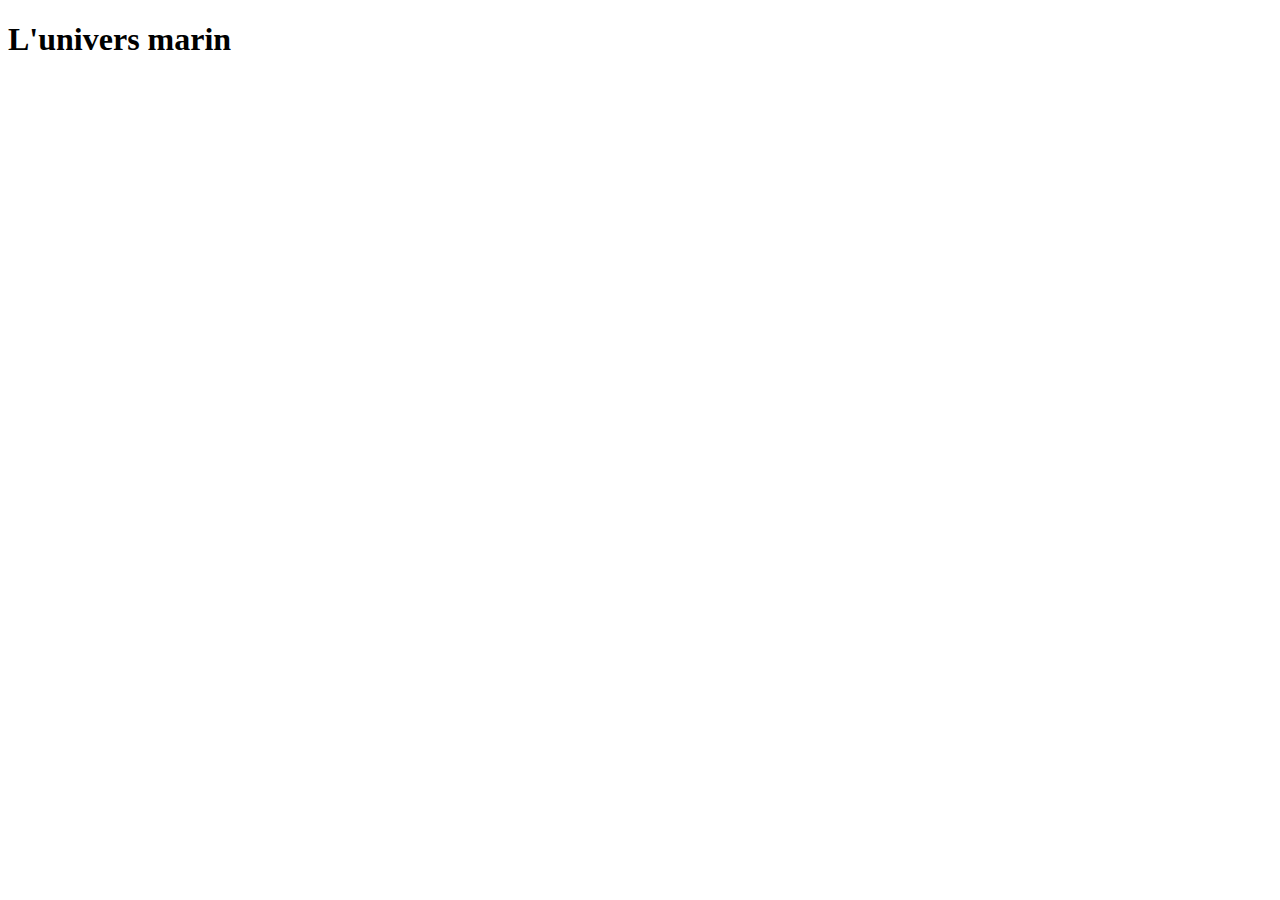
==== index.html @ 46d170b6 "first commit" ====
<!DOCTYPE html>
<html lang="fr">
<head>
    <meta charset="UTF-8">
    <meta name="viewport" content="width=device-width, initial-scale=1.0">
    <link href="assets/css/styles.css" src="stylesheet">
    <script src="assets/js/index.js" defer></script>
    <title>Document</title>
</head>
<body>
    <h1>L'univers marin</h1>
</body>
</html>
---- assets/css/styles.css ----
@import url("reset.css");


h1 {
    border: 12px;
}
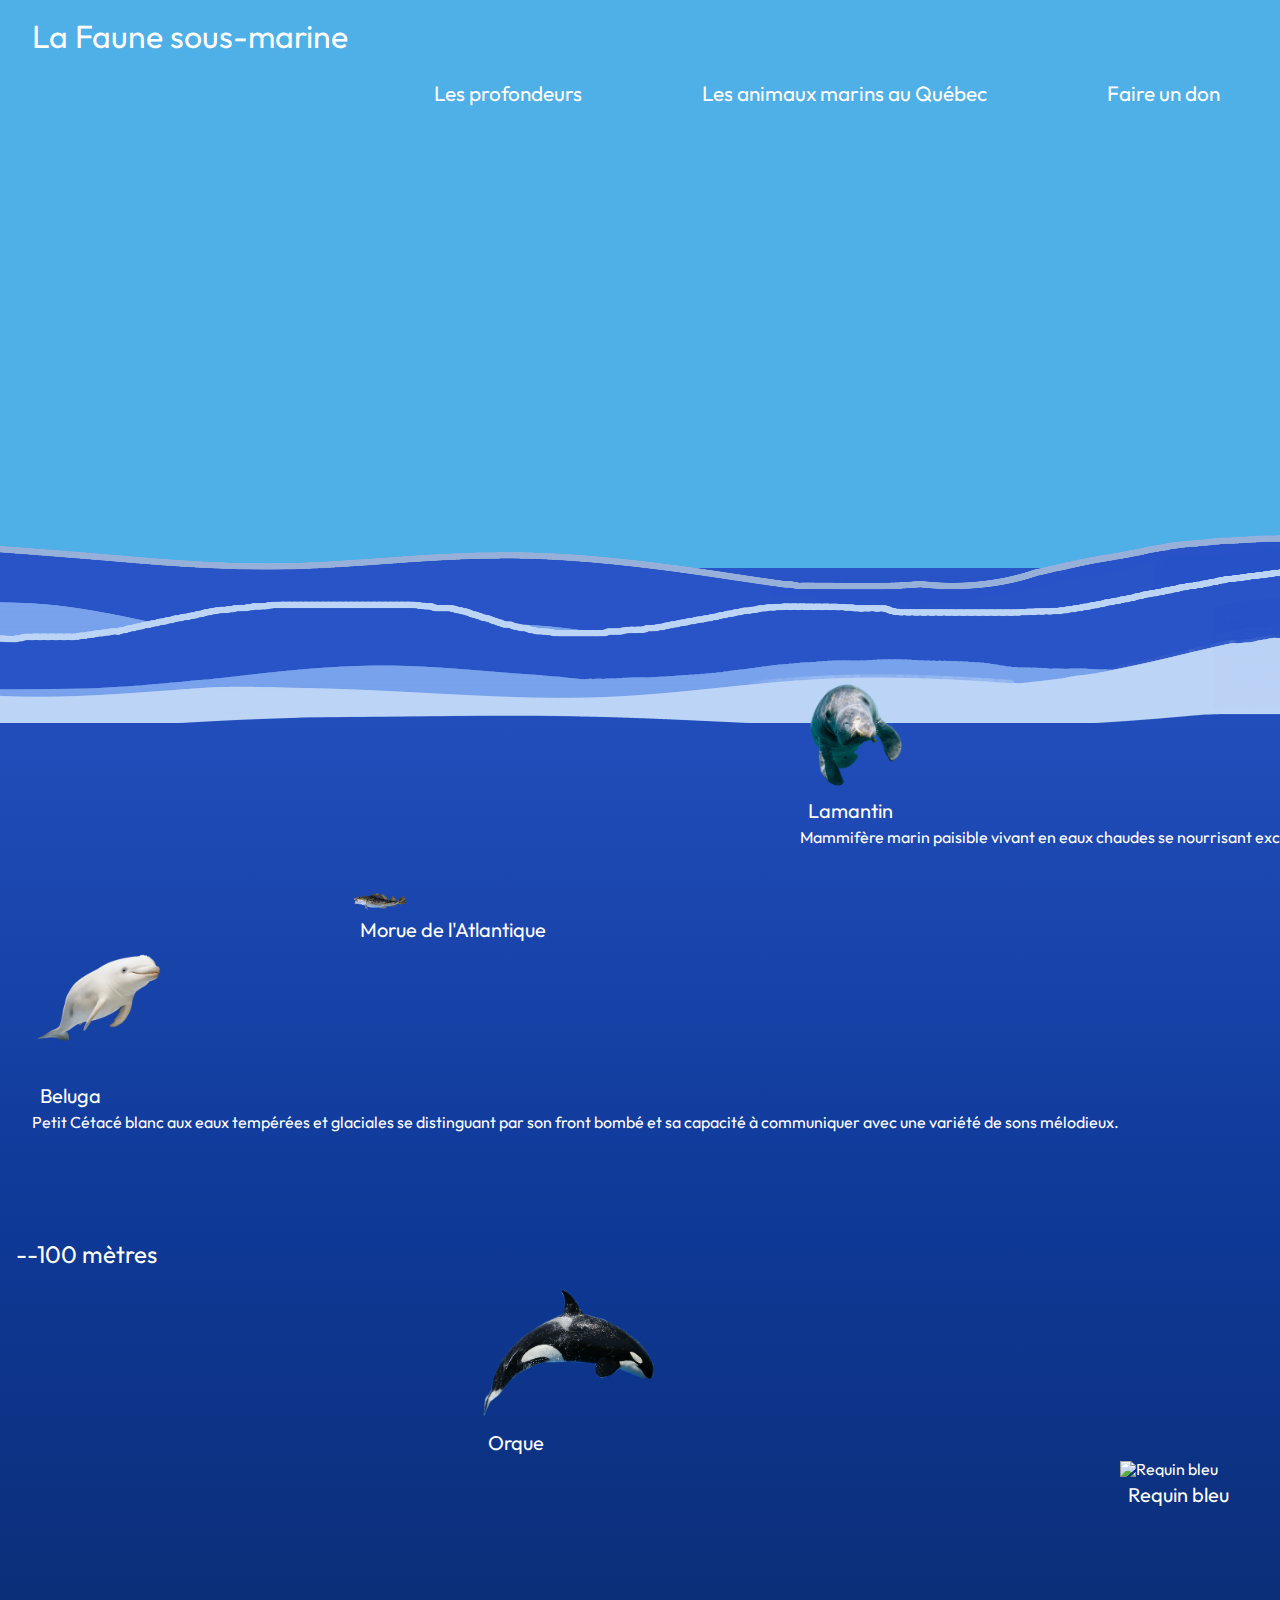
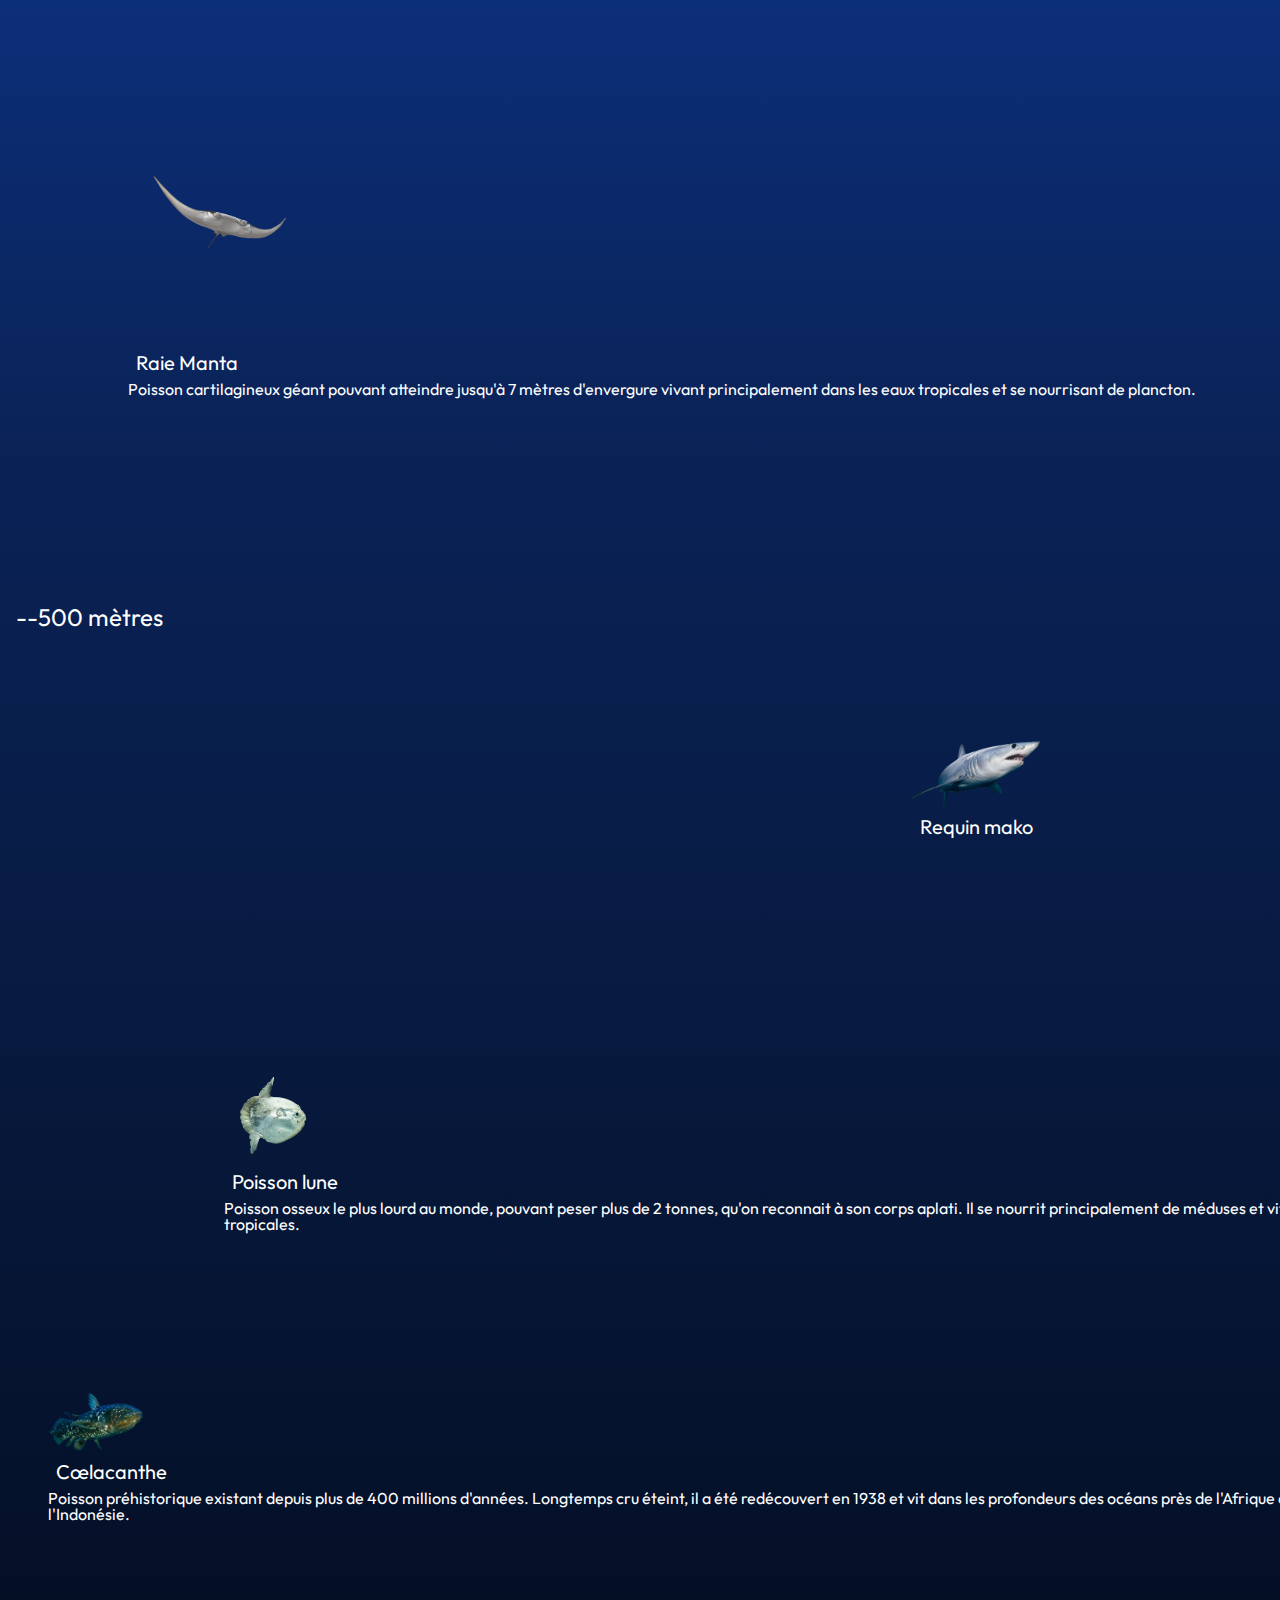
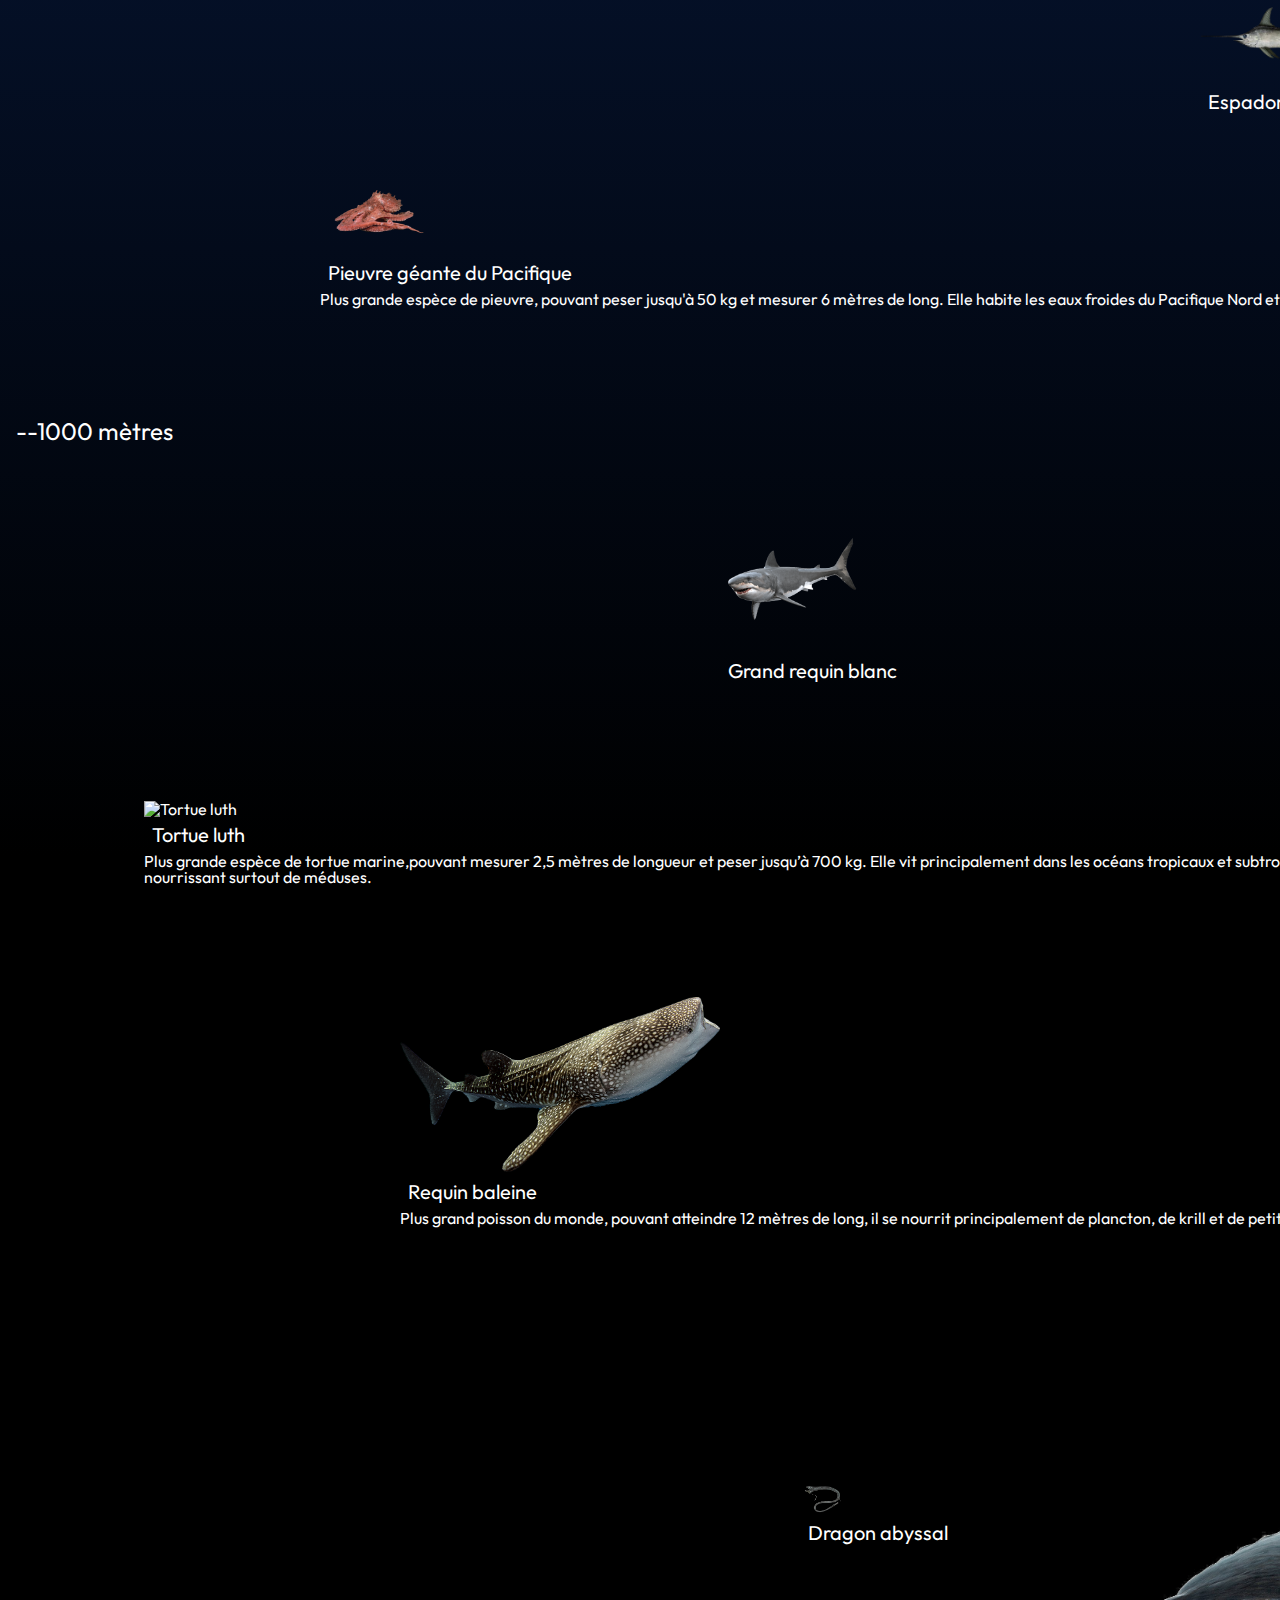
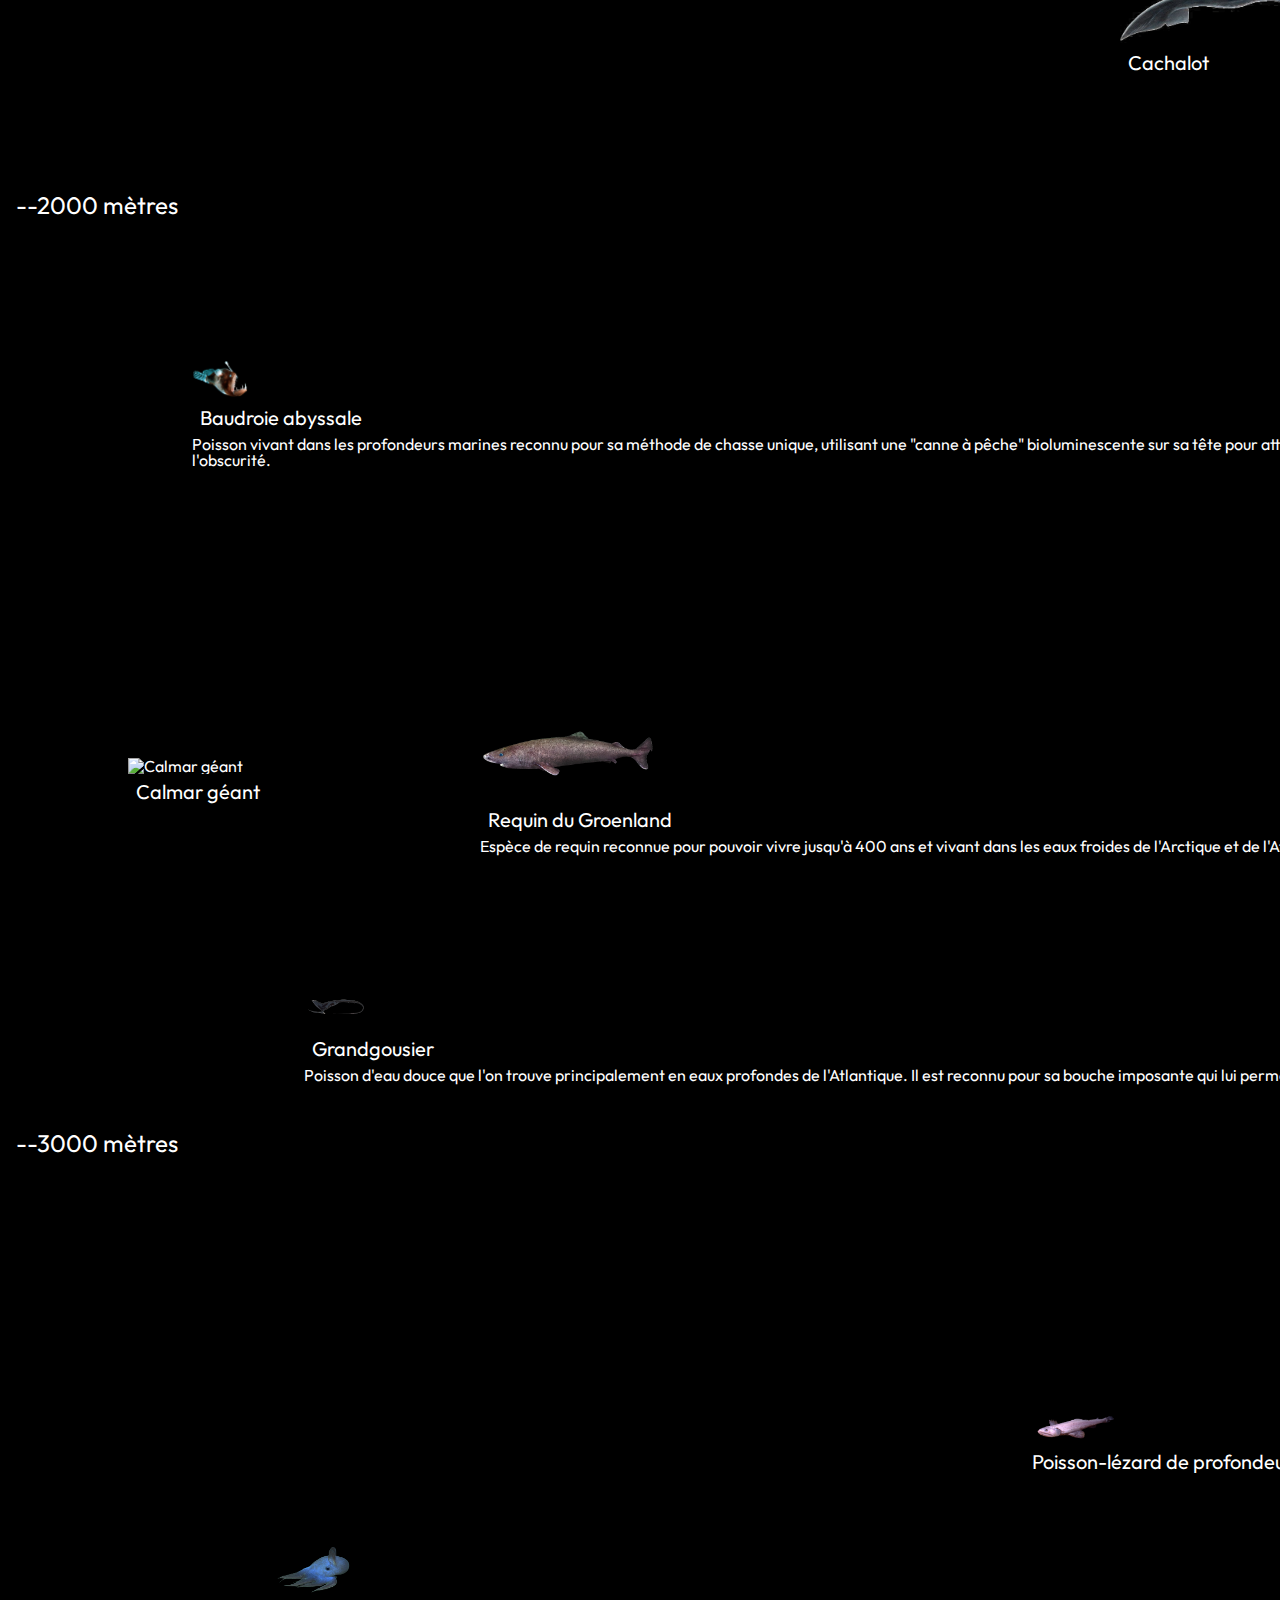
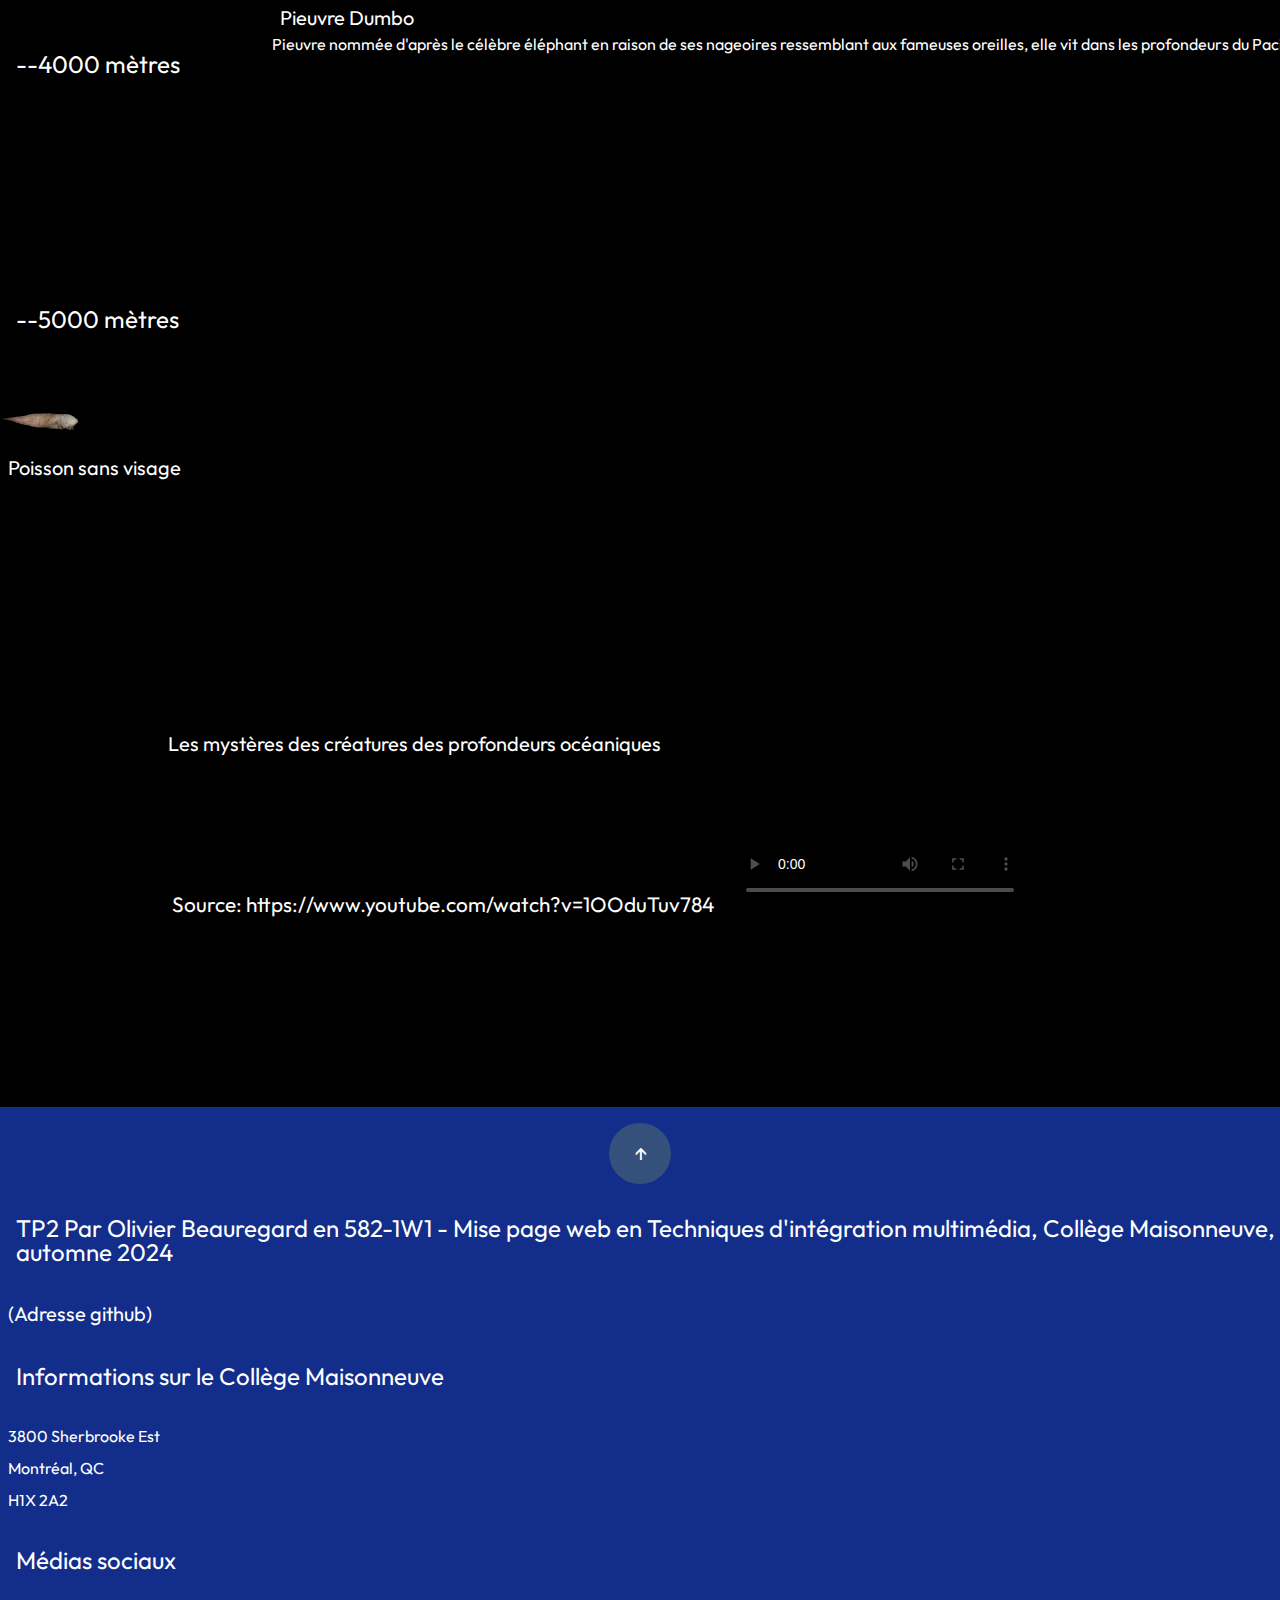
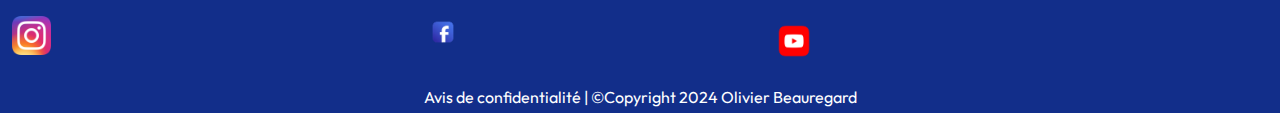
==== commit d6032561: "FIn projet" ====
--- a/index.html
+++ b/index.html
@@ -1,13 +1,342 @@
 <!DOCTYPE html>
 <html lang="fr">
-<head>
-    <meta charset="UTF-8">
-    <meta name="viewport" content="width=device-width, initial-scale=1.0">
-    <link href="assets/css/styles.css" src="stylesheet">
-    <script src="assets/js/index.js" defer></script>
-    <title>Document</title>
-</head>
-<body>
-    <h1>L'univers marin</h1>
-</body>
-</html>+  <head>
+    <meta charset="UTF-8" />
+    <meta name="viewport" content="width=device-width, initial-scale=1.0" />
+    <link href="assets/css/styles.css" rel="stylesheet" />
+    <link rel="icon" type="image/x-icon" href="assets/images/Vagues/logo.png" />
+    <title>La Faune sous-marine</title>
+  </head>
+  <body>
+    <header>
+      <nav>
+        <h1>La Faune sous-marine</h1>
+        <ul>
+          <li>
+            <a>Les profondeurs</a>
+            <ul class="sous-menu">
+              <li><a href="#100m">100 mètres</a></li>
+              <li><a href="#500m">500 mètres</a></li>
+              <li><a href="#1000m">1000 mètres</a></li>
+              <li><a href="#2000m">2000 mètres</a></li>
+              <li><a href="#3000m">3000 mètres</a></li>
+              <li><a href="#4000m">4000 mètres</a></li>
+              <li><a href="#5000m">5000 mètres</a></li>
+            </ul>
+          </li>
+
+          <li>
+            <a href="tableau.html" target="_blank"
+              >Les animaux marins au Québec</a
+            >
+          </li>
+          <li>
+            <a href="formulaire.html" target="_blank">Faire un don</a>
+          </li>
+        </ul>
+      </nav>
+    </header>
+    <div class="ciel"></div>
+    <main>
+      <img
+        src="assets/images/Vagues/vague.png"
+        class="vagues vague1"
+        alt="vague1"
+      />
+      <img
+        src="assets/images/Vagues/vague2.png"
+        class="vagues vague2"
+        alt="vague2"
+      />
+
+      <article class="animal Lamantin">
+        <img
+          src="assets/images/Animaux/Lamantin.png"
+          alt="Lamantin"
+        />
+        <h3>Lamantin</h3>
+        <p>
+          Mammifère marin paisible vivant en eaux chaudes se nourrisant
+          exclusivement de plantes aquatiques.
+        </p>
+      </article>
+      <div class="animal Morue">
+        <img
+          src="assets/images/Animaux/morue_atlantique.png"
+        />
+        <h3>Morue de l'Atlantique</h3>
+      </div>
+      <article class="animal Beluga">
+        <img
+          src="assets/images/Animaux/beluga.png"
+          alt="Beluga"
+        />
+        <h3>Beluga</h3>
+        <p>
+          Petit Cétacé blanc aux eaux tempérées et glaciales se distinguant par
+          son front bombé et sa capacité à communiquer avec une variété de sons
+          mélodieux.
+        </p>
+      </article>
+      <h2 id="100m">--100 mètres</h2>
+      <div class="animal Orque">
+        <img src="assets/images/Animaux/Orque.png" alt="Orque" />
+        <h3>Orque</h3>
+      </div>
+
+      <div class="animal Requin_bleu">
+        <img
+          src="assets/images/Animaux/Requin_bleu.png"
+          alt="Requin bleu"
+        />
+        <h3>Requin bleu</h3>
+      </div>
+
+      <article class="animal Raie_Manta">
+        <img
+          src="assets/images/Animaux/raie_manta.webp"
+          alt="Raie Manta"
+        />
+        <h3>Raie Manta</h3>
+        <p>
+          Poisson cartilagineux géant pouvant atteindre jusqu'à 7 mètres
+          d'envergure vivant principalement dans les eaux tropicales et se
+          nourrisant de plancton.
+        </p>
+      </article>
+      <h2 id="500m">--500 mètres</h2>
+
+      <div class="animal Requin_mako">
+        <img
+          src="assets/images/Animaux/Requin_mako.png"
+          alt="Requin mako"
+        />
+        <h3>Requin mako</h3>
+      </div>
+
+      <article class="animal Poisson_lune">
+        <img
+          src="assets/images/Animaux/poisson_lune.png"
+          alt="Poisson lune"
+        />
+        <h3>Poisson lune</h3>
+        <p>
+          Poisson osseux le plus lourd au monde, pouvant peser plus de 2 tonnes,
+          qu'on reconnait à son corps aplati. Il se nourrit principalement de
+          méduses et vit dans les eaux tempérées et tropicales.
+        </p>
+      </article>
+
+      <article class="animal Cœlacanthe">
+        <img
+          src="assets/images/Animaux/Coelacanthe.png"
+        />
+        <h3>Cœlacanthe</h3>
+        <p>
+          Poisson préhistorique existant depuis plus de 400 millions d'années.
+          Longtemps cru éteint, il a été redécouvert en 1938 et vit dans les
+          profondeurs des océans près de l'Afrique et de l'Indonésie.
+        </p>
+      </article>
+
+      <div class="animal Espadon">
+        <img
+          src="assets/images/Animaux/Espadon.png"
+          alt="Espadon"
+        />
+        <h3>Espadon</h3>
+      </div>
+      <article class="animal Pieuvre_géante">
+        <img
+          src="assets/images/Animaux/Pieuvre_géante_pacifique.png"
+          alt="Pieuvre géante du Pacifique"
+        />
+        <h3>Pieuvre géante du Pacifique</h3>
+        <p>
+          Plus grande espèce de pieuvre, pouvant peser jusqu'à 50 kg et mesurer 6 mètres de long. Elle habite les eaux froides du
+          Pacifique Nord et se nourrit principalement de crustacés.
+        </p>
+      </article>
+
+      <h2 id="1000m">--1000 mètres</h2>
+
+      <div class="animal Requin_blanc">
+        <img
+          src="assets/images/Animaux/requin_blanc.png" alt="Grand requin blanc"
+        />
+        <h3>Grand requin blanc</h3>
+      </div>
+
+      <article class="animal Tortue_luth">
+        <img
+          src="assets/images/Animaux/Tortue_luth.png"
+          alt="Tortue luth"
+        />
+        <h3>Tortue luth</h3>
+        <p>
+          Plus grande espèce de tortue marine,pouvant mesurer 2,5 mètres de
+          longueur et peser jusqu’à 700 kg. Elle vit principalement dans les
+          océans tropicaux et subtropicaux, se nourrissant surtout  de
+          méduses.
+        </p>
+      </article>
+
+      <article class="animal Requin_baleine">
+        <img
+          src="assets/images/Animaux/requin_baleine.png"
+          alt="Requin baleine"
+
+        />
+        <h3>Requin baleine</h3>
+        <p>
+          Plus grand poisson du monde, pouvant atteindre 12 mètres de long, il
+          se nourrit principalement de plancton, de krill et de petits poissons
+          en filtrant l'eau.
+        </p>
+      </article>
+
+      <div class="animal Dragon_abyssal">
+        <img
+          src="assets/images/Animaux/Dragon_abyssal.png"
+          alt="Dragon abyssal"
+        />
+        <h3>Dragon abyssal</h3>
+      </div>
+
+      <div class="animal Cachalot">
+        <img
+          src="assets/images/Animaux/Cachalot.png"
+          alt="Cachalot"
+        />
+        <h3>Cachalot</h3>
+      </div>
+
+      <h2 id="2000m">--2000 mètres</h2>
+
+      <article class="animal Baudroie_abyssale">
+        <img
+          src="assets/images/Animaux/Baudroie_abyssale.png"
+          alt="Baudroie abyssale"
+        />
+        <h3>Baudroie abyssale</h3>
+        <p>
+          Poisson vivant dans les profondeurs marines reconnu pour sa méthode de
+          chasse unique, utilisant une "canne à pêche" bioluminescente sur sa
+          tête pour attirer ses proies dans l'obscurité.
+        </p>
+      </article>
+
+      <article class="animal Requin_Groenland">
+        <img
+          src="assets/images/Animaux/requin_du_Groenland.png"
+          alt="Requin du Groenland"
+        />
+        <h3>Requin du Groenland</h3>
+        <p>
+          Espèce de requin reconnue pour pouvoir vivre jusqu'à 400 ans et vivant
+          dans les eaux froides de l'Arctique et de l'Atlantique Nord.
+        </p>
+      </article>
+
+      <div class="animal Calmar_géant">
+        <img
+          src="assets/images/Animaux/Calmar_géant.png"
+          alt="Calmar géant"
+        />
+        <h3>Calmar géant</h3>
+      </div>
+
+      <article class="animal Grandgousier">
+        <img
+          src="assets/images/Animaux/Grandgousier.png"
+          alt="Grandgousier"
+        />
+        <h3>Grandgousier</h3>
+        <p>
+          Poisson d'eau douce que l'on trouve principalement en eaux profondes
+          de l'Atlantique. Il est reconnu pour sa bouche imposante qui lui
+          permet de capturer des proies assez grandes.
+        </p>
+      </article>
+
+      <h2 id="3000m">--3000 mètres</h2>
+
+      <div class="animal Poisson-lézard">
+        <img
+          src="assets/images/Animaux/Poisson-lézard.png"
+          alt="Poisson-lézard de profondeur"
+        />
+        <h3>Poisson-lézard de profondeur</h3>
+      </div>
+
+      <article class="animal Pieuvre_Dumbo">
+        <img
+          src="assets/images/Animaux/Pieuvre_Dumbo.png"
+          alt="Pieuvre Dumbo"
+        />
+        <h3>Pieuvre Dumbo</h3>
+        <p>
+          Pieuvre nommée d'après le célèbre éléphant en raison de ses nageoires
+          ressemblant aux fameuses oreilles, elle vit dans les profondeurs du
+          Pacifique.
+        </p>
+      </article>
+      <h2 id="4000m">--4000 mètres</h2>
+      <div class="animal Poisson-ogre">
+        <img
+          src="assets/images/Animaux/Poisson-ogre.png"
+          alt="Poisson-ogre"
+        />
+        <h3>Poisson-ogre</h3>
+      </div>
+      <h2 id="5000m">--5000 mètres</h2>
+      <div class="animal Poisson_visage">
+        <img
+          src="assets/images/Animaux/Poisson_sans_visage.png"
+          alt="Poisson sans visage"
+        />
+        <h3>Poisson sans visage</h3>
+        <p></p>
+      </div>
+      <div class="docu">
+        <h3>Les mystères des créatures des profondeurs océaniques</h3>
+        <a href="https://www.youtube.com/watch?v=1OOduTuv784">
+          Source: https://www.youtube.com/watch?v=1OOduTuv784
+        </a>
+        <video
+          src="assets/video/youtube_1OOduTuv784_1920x1080_h264.mp4"
+          controls
+          poster="assets/images/Miniature.jpg"
+        ></video>
+      </div>
+    </main>
+
+    <footer>
+      <a href="#" class="button">&uarr;</a>
+      <section class="footer-infos">
+        <h2>TP2 Par Olivier Beauregard en 582-1W1 - Mise page web en Techniques d'intégration multimédia, Collège Maisonneuve, automne 2024</h2>
+        <h3>(Adresse github)</h3>
+        
+        <h2>Informations sur le Collège Maisonneuve</h2>
+        <ul class="adresse">
+          <li>3800 Sherbrooke Est</li>
+          <li>Montréal, QC</li>
+          <li>H1X 2A2</li>
+        </ul>
+      </section>
+      <h2>Médias sociaux</h2>
+      <section class="footer-sociaux">
+        <a href="#">
+          <img src="assets/images/Médias/Instagram_logo.png" alt="Instagram" />
+        </a>
+        <a href="#">
+          <img src="assets/images/Médias/facebook_logo.png" alt="facebook" />
+        </a>
+        <a href="#">
+          <img src="assets/images/Médias/YouTube_logo.png" alt="YouTube" />
+        </a>
+      </section>
+      <h4> Avis de confidentialité | ©Copyright 2024 Olivier Beauregard</h4>
+    </footer>
+  </body>
+</html>
--- a/assets/css/styles.css
+++ b/assets/css/styles.css
@@ -1,6 +1,393 @@
 @import url("reset.css");
-
+@import url("https://fonts.googleapis.com/css2?family=Outfit:wght@100..900&display=swap");
+
+/* Animation */
+@keyframes couleurAnim {
+  0% {
+    color: white;
+    transform: scale(1);
+  }
+  100% {
+    color: rgb(0, 68, 255);
+    transform: scale(1);
+  }
+}
+
+@keyframes VagueAnim {
+  0% {
+    transform: translateX(-1.25%);
+  }
+
+  100% {
+    transform: translateX(1.25%);
+  }
+}
+
+/* Styles principaux */
+
+* {
+  font-family: Outfit;
+  color: white !important;
+  text-decoration: none;
+}
+
+html,
+body {
+  background: linear-gradient(
+    rgb(79, 175, 231) 0%,
+    rgb(79, 175, 231) 7%,
+    rgb(40, 84, 199) 7%,
+    rgb(14, 57, 151) 15%,
+    rgb(10, 35, 88) 25%,
+    rgb(6, 22, 54) 35%,
+    rgb(0, 0, 0) 50%,
+    rgb(0, 0, 0) 100%
+  );
+  font-family: Outfit;
+  overflow-x: hidden;
+  scroll-behavior: smooth;
+}
 
 h1 {
-    border: 12px;
-}+  font-size: 2rem;
+  padding: 1.25rem 0 0 2rem;
+  animation: couleurAnim 2sec alternate infinite;
+}
+
+h2 {
+  font-size: 1.5rem;
+  padding: 2rem 0 2rem 1rem !important;
+  padding-left: 0;
+}
+h3 {
+  font-size: 1.25rem;
+  padding: 0.5rem;
+  width: auto;
+}
+h4 {
+  padding: 0.5rem;
+  width: auto;
+}
+
+
+a {
+  font-size: 1.3rem;
+  padding: 0.75rem;
+}
+
+a:hover {
+  color: rgb(186, 241, 255);
+  cursor: pointer;
+}
+
+img {
+  width: 10%;
+}
+video {
+  max-width: 100%;
+}
+
+/* Entête */
+
+nav ul {
+  display: flex;
+  justify-content: end;
+  gap: 2rem;
+  padding-right: 1rem;
+}
+
+nav ul li {
+  display: flex;
+  padding: 1rem;
+}
+
+nav ul li a {
+  margin: 0.2rem 1rem 0.2rem 1rem;
+  text-decoration: none;
+  color: white;
+  text-decoration: none;
+}
+nav ul li .sous-menu {
+  display: none;
+  position: absolute;
+  border: solid #58c0da;
+  border-radius: 10px;
+  background-color: #0a91b3;
+  gap: 0;
+  z-index: 1;
+  transform: translateY(2rem) translateX(-1rem);
+}
+
+nav ul li:hover .sous-menu {
+  display: flex;
+  flex-direction: column;
+  width: fit-content;
+}
+/* Contenu principal */
+.ciel {
+  height: 20rem;
+}
+
+main {
+  padding-bottom: 2rem;
+}
+.vagues {
+  position: absolute;
+  left: -25px;
+  right: -25px;
+  width: 290vh;
+}
+
+.vague1 {
+  animation: VagueAnim 6s infinite alternate ease-in-out;
+}
+.vague2 {
+  animation: VagueAnim 6s infinite alternate-reverse ease-in-out;
+}
+
+.animal {
+  padding: 2rem 0 5rem 0;
+  width: fit-content;
+  box-sizing: content-box;
+}
+
+.docu {
+  padding: 10rem;
+}
+
+footer {
+  background-color: rgb(18, 46, 138);
+  display: flex;
+  flex-direction: column;
+}
+
+footer h4 {
+  text-align: center;
+}
+
+
+
+.adresse li {
+  padding: 0.5rem;
+}
+
+.footer-sociaux {
+  display: flex;
+  flex-direction: row;
+}
+
+.button {
+  margin-top: 1rem;
+  width: 0.8rem;
+  padding: 20px 25px;
+  border: none;
+  border-radius: 100px;
+  background-color: #36507c;
+  text-decoration: none;
+  color: black;
+  align-self: center;
+  cursor: pointer;
+  font-size: 1.3rem;
+}
+.button:hover {
+  color: white;
+  background-color: #5895da;
+  transition: all 1s ease-in-out;
+}
+
+/* Animaux */
+
+.Lamantin {
+  transform: translateX(50rem) translateY(12rem);
+}
+
+.Lamantin img {
+  width: 7rem;
+}
+
+.Morue {
+  transform: translateX(22rem) translateY(8rem);
+}
+.Morue img {
+  width: 3.5rem;
+}
+
+.Beluga {
+  transform: translateX(2rem);
+}
+
+.Beluga img {
+  width: 9rem;
+}
+
+.Orque {
+  transform: translateX(30rem) translateY(-3rem);
+}
+
+.Orque img {
+  width: 11rem;
+}
+
+.Requin_bleu {
+  transform: translateX(70rem) translateY(-10rem);
+}
+
+.Requin_bleu img {
+  width: 8rem;
+}
+
+.Raie_Manta {
+  transform: translateX(8rem) translateY(-6rem);
+}
+
+.Raie_Manta img {
+  width: 11rem;
+  padding:5rem 0 ;
+}
+
+.Requin_mako {
+  transform: translateX(57rem) translateY(3rem);
+}
+
+.Requin_mako img {
+  width: 8rem;
+}
+
+.Poisson_lune {
+  transform: translateX(14rem) translateY(7rem);
+  padding:5rem 0 ;
+}
+
+.Poisson_lune img {
+  width: 6rem;
+}
+
+.Cœlacanthe {
+  transform: translateX(3rem) translateY(7rem);
+  padding:5rem 0 ;
+}
+
+.Cœlacanthe img {
+  width: 6rem;
+}
+
+.Espadon {
+  transform: translateX(75rem) translateY(4rem);
+}
+
+.Espadon img {
+  width: 9rem;
+}
+
+.Pieuvre_géante {
+  transform: translateX(20rem);
+}
+
+.Pieuvre_géante img {
+  width: 8rem;
+}
+
+.Requin_blanc {
+  transform: translateX(45rem);
+}
+
+.Requin_blanc img {
+  width: 9rem;
+}
+
+.Tortue_luth {
+  transform: translateX(9rem);
+}
+
+.Tortue_luth img {
+  width: 10rem;
+}
+
+.Requin_baleine {
+  transform: translateX(25rem);
+}
+
+.Requin_baleine img {
+  width: 20rem;
+}
+
+.Dragon_abyssal {
+  transform: translateX(50rem) translateY(9rem);
+}
+
+.Dragon_abyssal img {
+  width: 4rem;
+}
+
+.Cachalot {
+  transform: translateX(70rem);
+}
+
+.Cachalot img {
+  width: 24rem;
+}
+
+.Baudroie_abyssale {
+  transform: translateX(12rem) translateY(5rem);
+}
+
+.Baudroie_abyssale img {
+  width: 3.5rem;
+}
+
+.Requin_Groenland {
+  transform: translateX(30rem) translateY(13rem);
+}
+
+.Requin_Groenland img {
+  width: 11rem;
+}
+
+.Calmar_géant {
+  transform: translateX(8rem);
+}
+
+.Calmar_géant img {
+  width: 6rem;
+}
+
+.Grandgousier {
+  transform: translateX(19rem) translateY(4rem);
+}
+
+.Grandgousier img {
+  width: 4rem;
+}
+
+
+.Poisson-lézard {
+  transform: translateX(64rem)translateY(10rem);
+}
+
+.Poisson-lézard img {
+  width: 7rem;
+}
+
+.Pieuvre_Dumbo {
+  transform: translateX(17rem) translateY(7rem);
+}
+
+.Pieuvre_Dumbo img {
+  width: 6rem;
+}
+
+.Poisson-ogre {
+  transform: translateX(80rem) translateY(6rem);
+}
+
+.Poisson-ogre img {
+  width: 2rem;
+}
+
+.Poisson_visage {
+  transform: translateX() translateY(18rem);
+}
+
+.Poisson_visage img {
+  width: 5rem;
+}
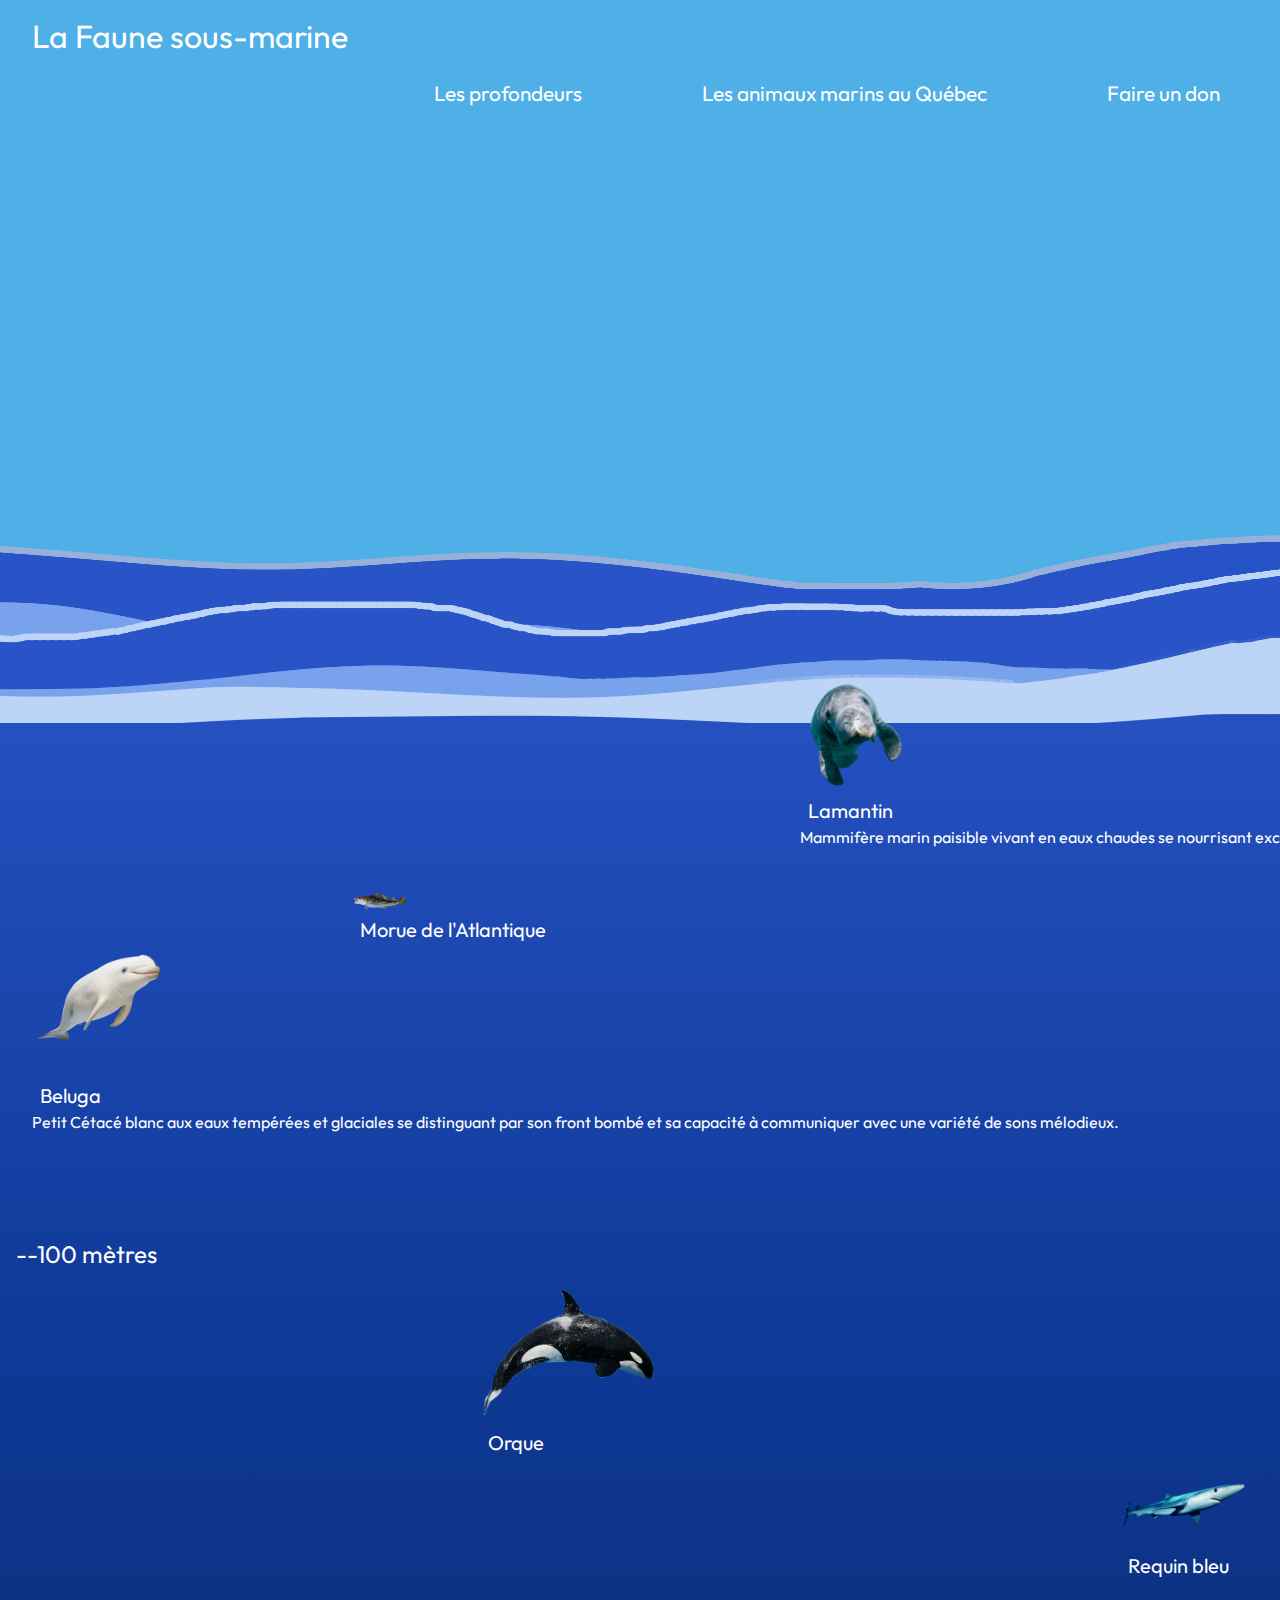
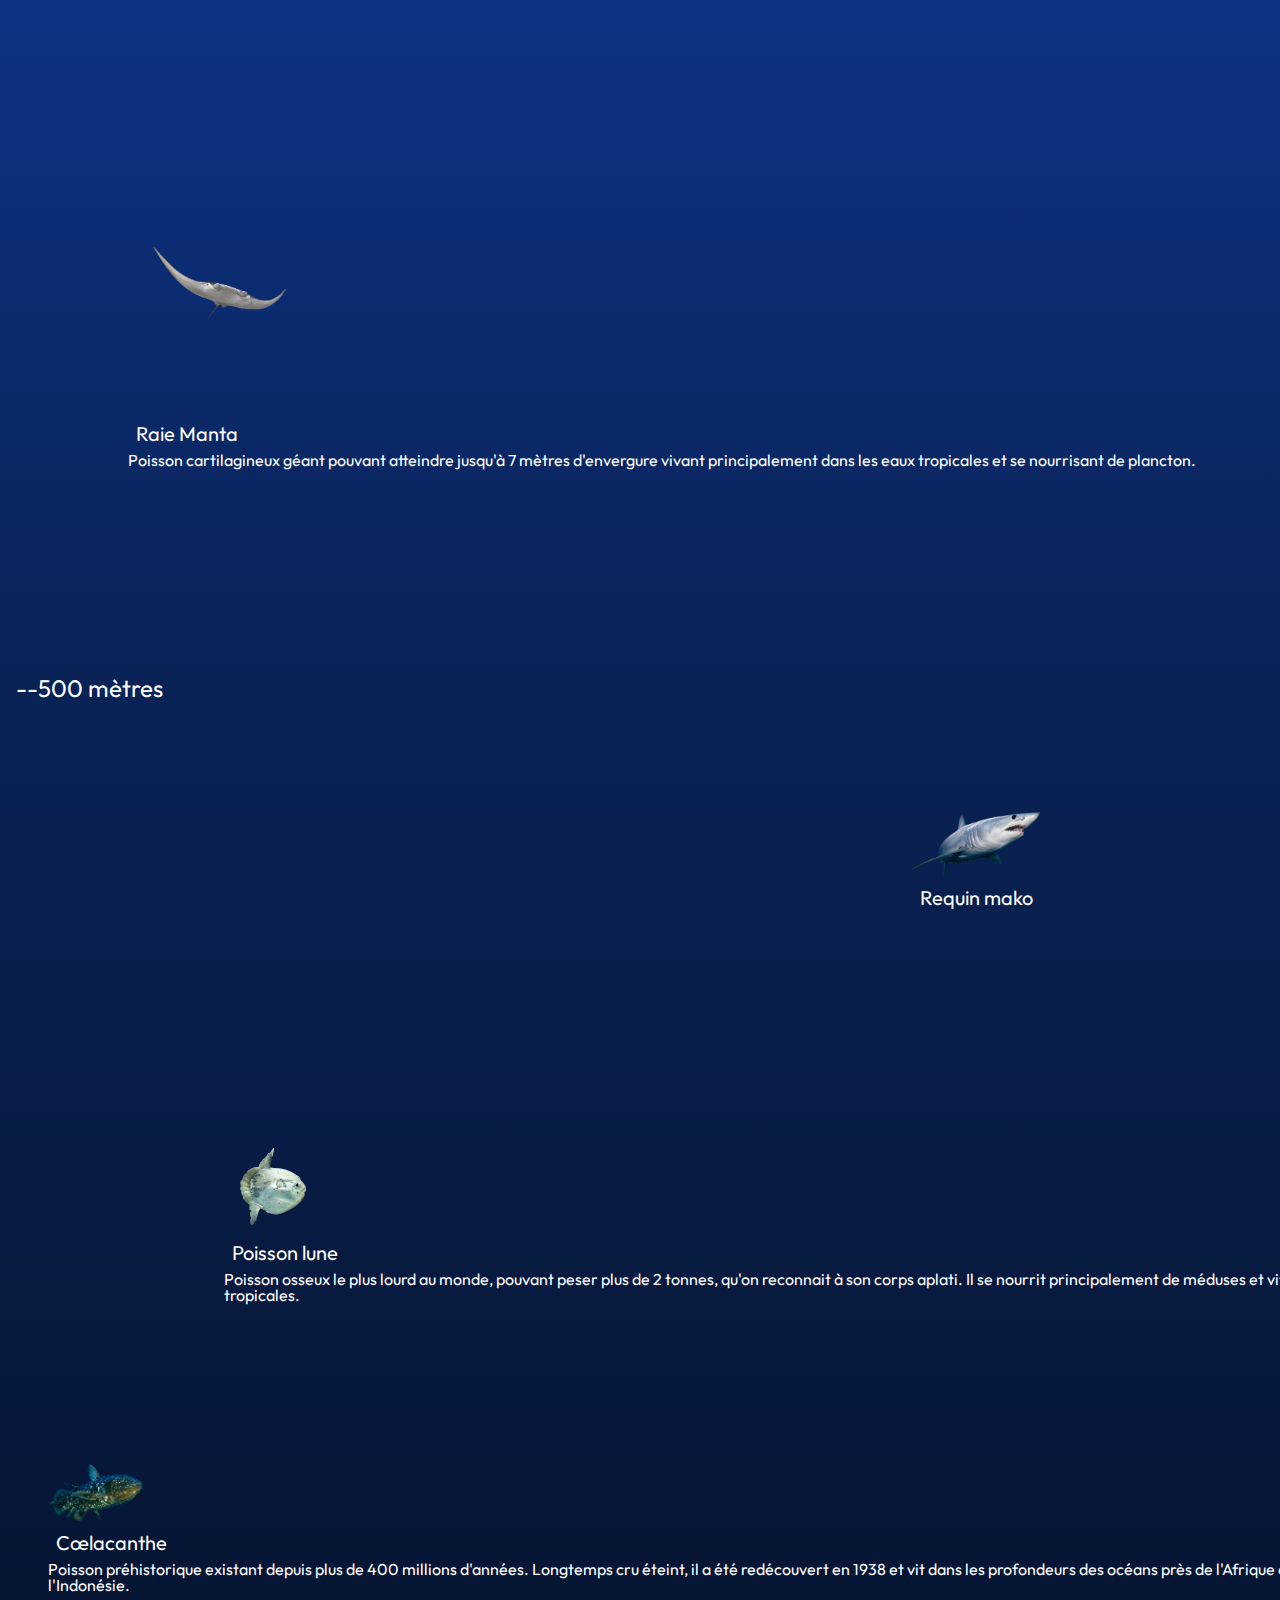
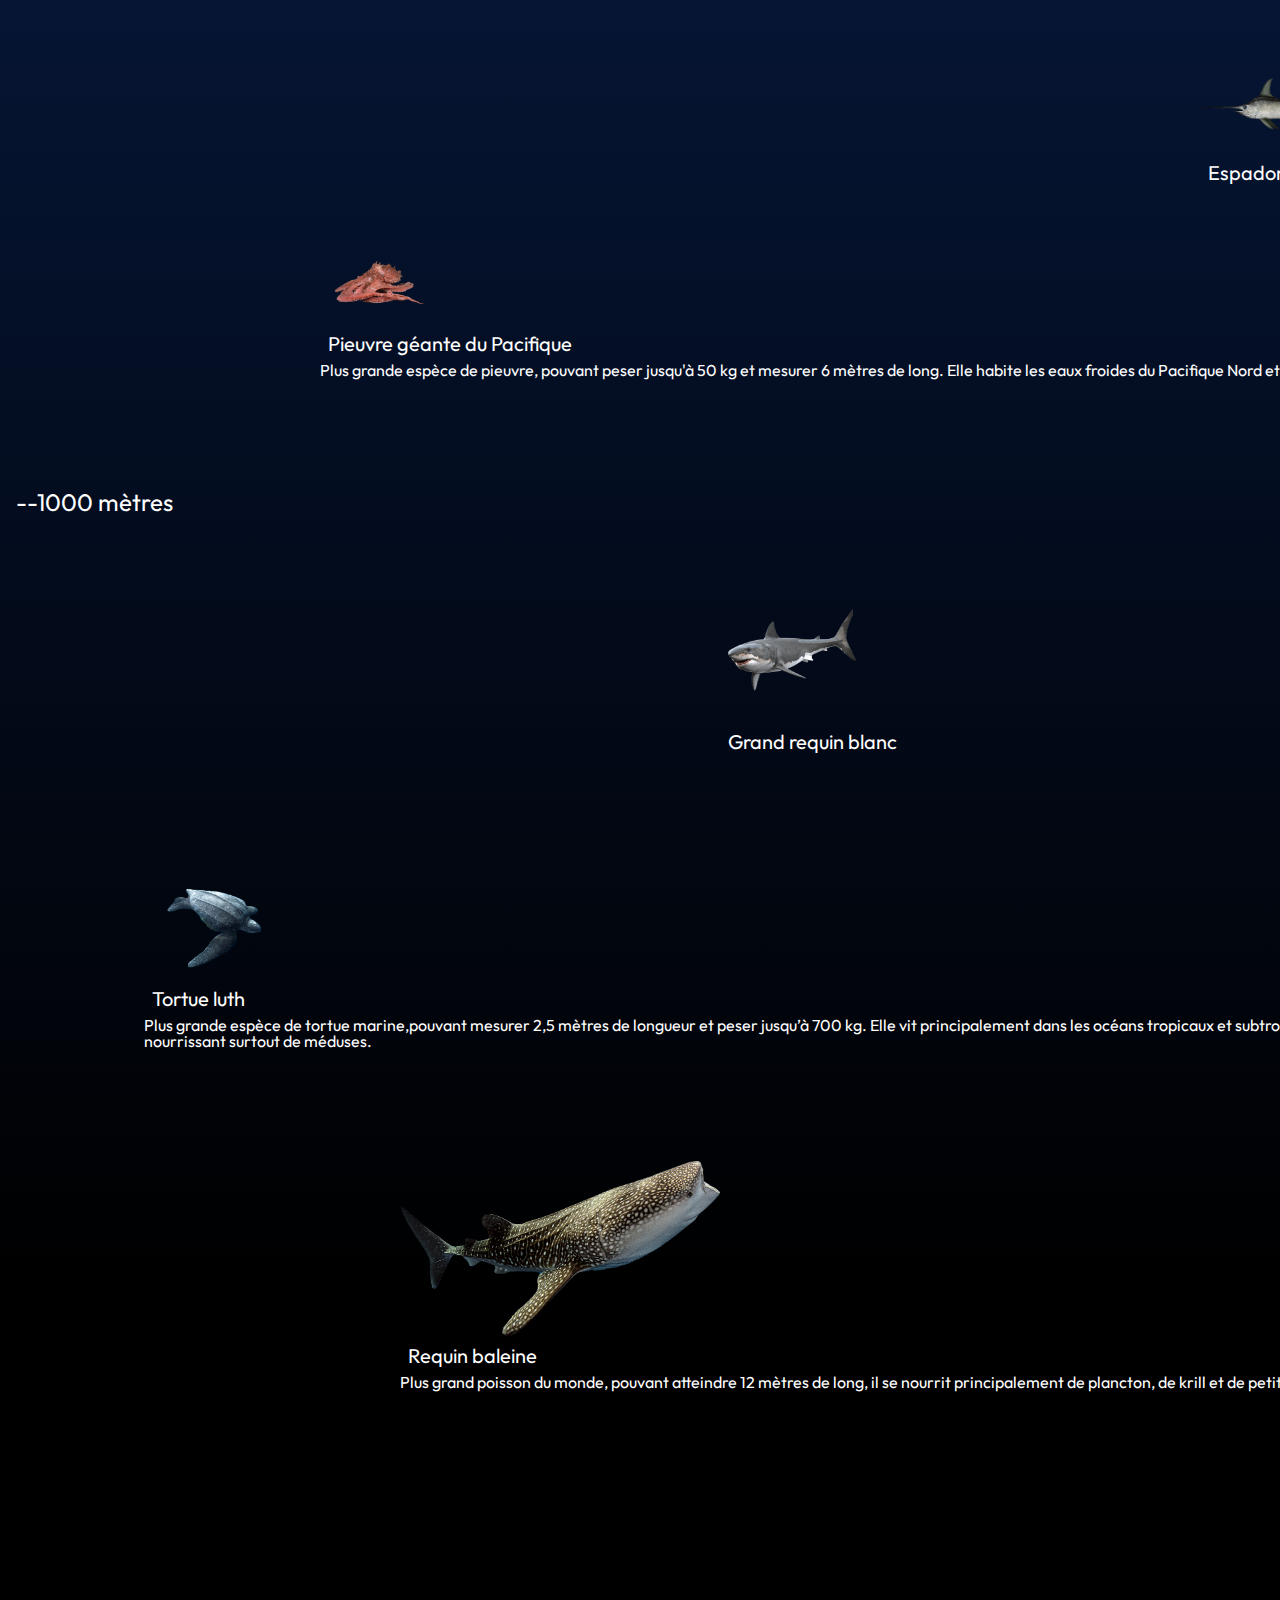
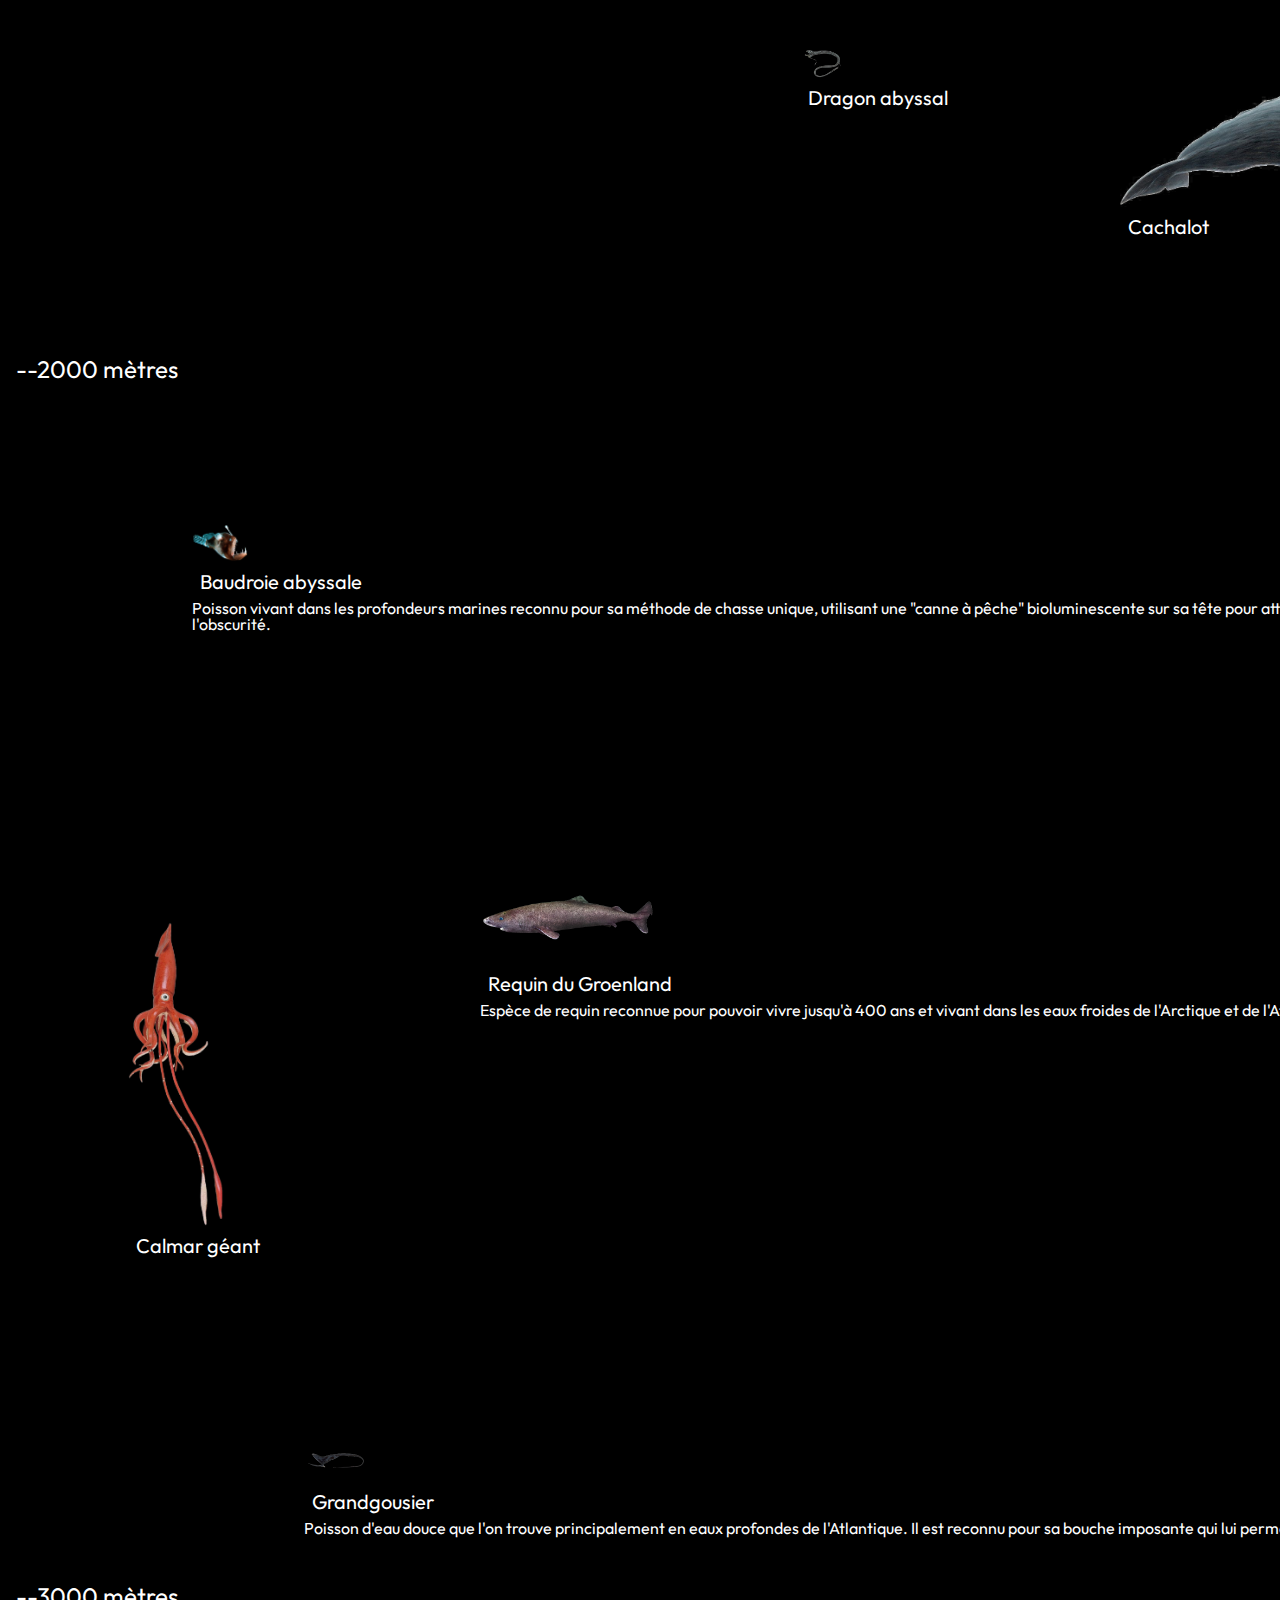
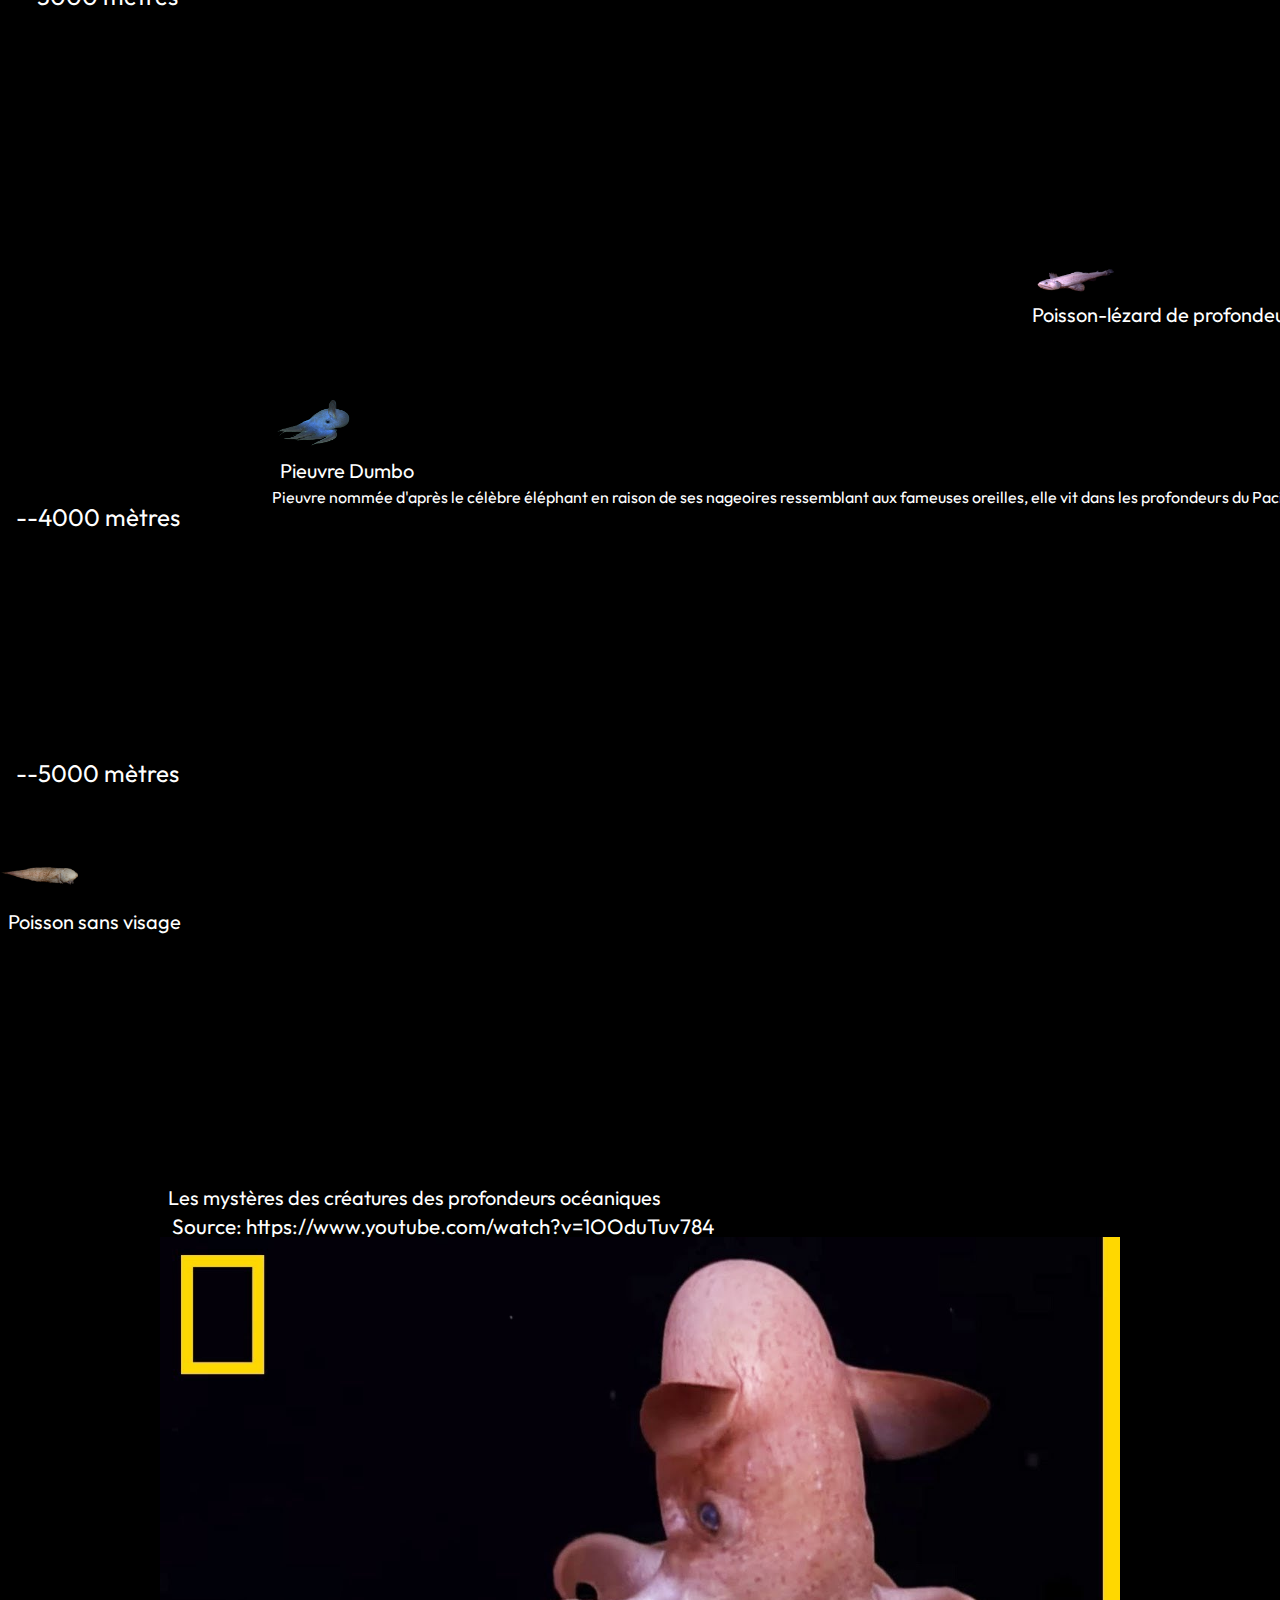
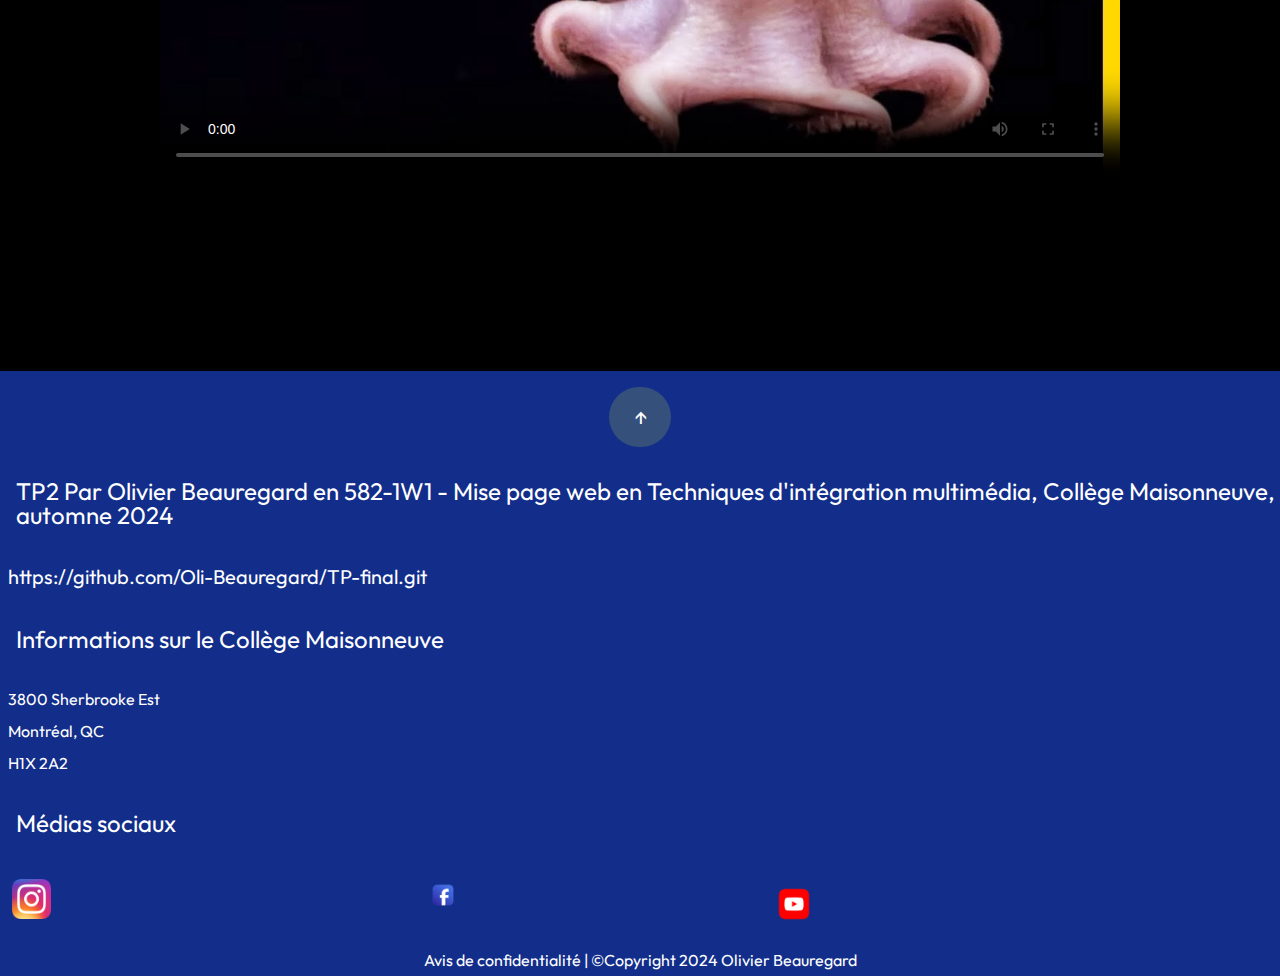
==== commit ec1190e7: "Correction fichiers majuscules" ====
--- a/index.html
+++ b/index.html
@@ -62,7 +62,7 @@
       </article>
       <div class="animal Morue">
         <img
-          src="assets/images/Animaux/morue_atlantique.png"
+          src="assets/images/Animaux/morue_atlantique.png" alt="Morue"
         />
         <h3>Morue de l'Atlantique</h3>
       </div>
@@ -86,7 +86,7 @@
 
       <div class="animal Requin_bleu">
         <img
-          src="assets/images/Animaux/Requin_bleu.png"
+          src="assets/images/Animaux/requin_bleu.png"
           alt="Requin bleu"
         />
         <h3>Requin bleu</h3>
@@ -129,7 +129,7 @@
 
       <article class="animal Cœlacanthe">
         <img
-          src="assets/images/Animaux/Coelacanthe.png"
+          src="assets/images/Animaux/Coelacanthe.png" alt="Cœlacanthe"
         />
         <h3>Cœlacanthe</h3>
         <p>
@@ -169,7 +169,7 @@
 
       <article class="animal Tortue_luth">
         <img
-          src="assets/images/Animaux/Tortue_luth.png"
+          src="assets/images/Animaux/tortue_luth.png"
           alt="Tortue luth"
         />
         <h3>Tortue luth</h3>
@@ -240,7 +240,7 @@
 
       <div class="animal Calmar_géant">
         <img
-          src="assets/images/Animaux/Calmar_géant.png"
+          src="assets/images/Animaux/calmar_géant.png"
           alt="Calmar géant"
         />
         <h3>Calmar géant</h3>
@@ -306,7 +306,7 @@
         <video
           src="assets/video/youtube_1OOduTuv784_1920x1080_h264.mp4"
           controls
-          poster="assets/images/Miniature.jpg"
+          poster="assets/images/Médias/Miniature.jpg"
         ></video>
       </div>
     </main>
@@ -315,7 +315,7 @@
       <a href="#" class="button">&uarr;</a>
       <section class="footer-infos">
         <h2>TP2 Par Olivier Beauregard en 582-1W1 - Mise page web en Techniques d'intégration multimédia, Collège Maisonneuve, automne 2024</h2>
-        <h3>(Adresse github)</h3>
+        <h3>https://github.com/Oli-Beauregard/TP-final.git</h3>
         
         <h2>Informations sur le Collège Maisonneuve</h2>
         <ul class="adresse">
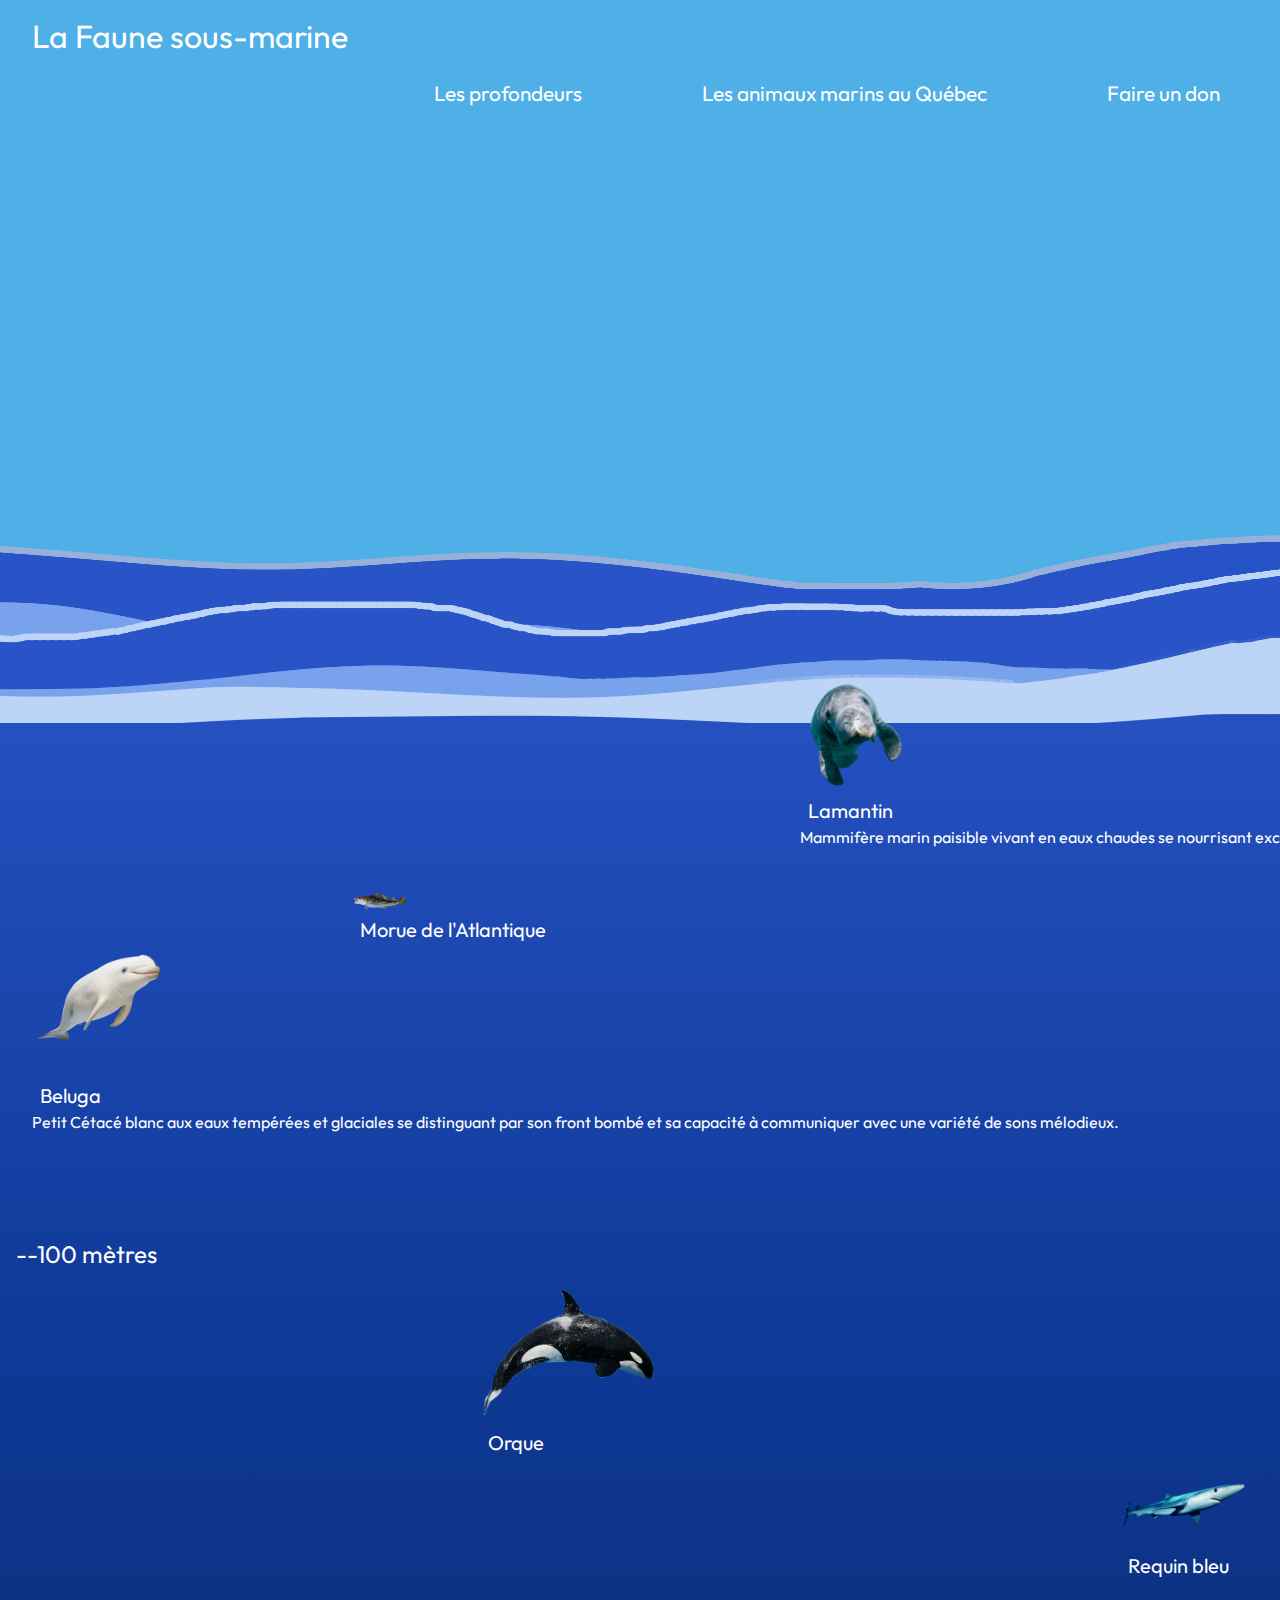
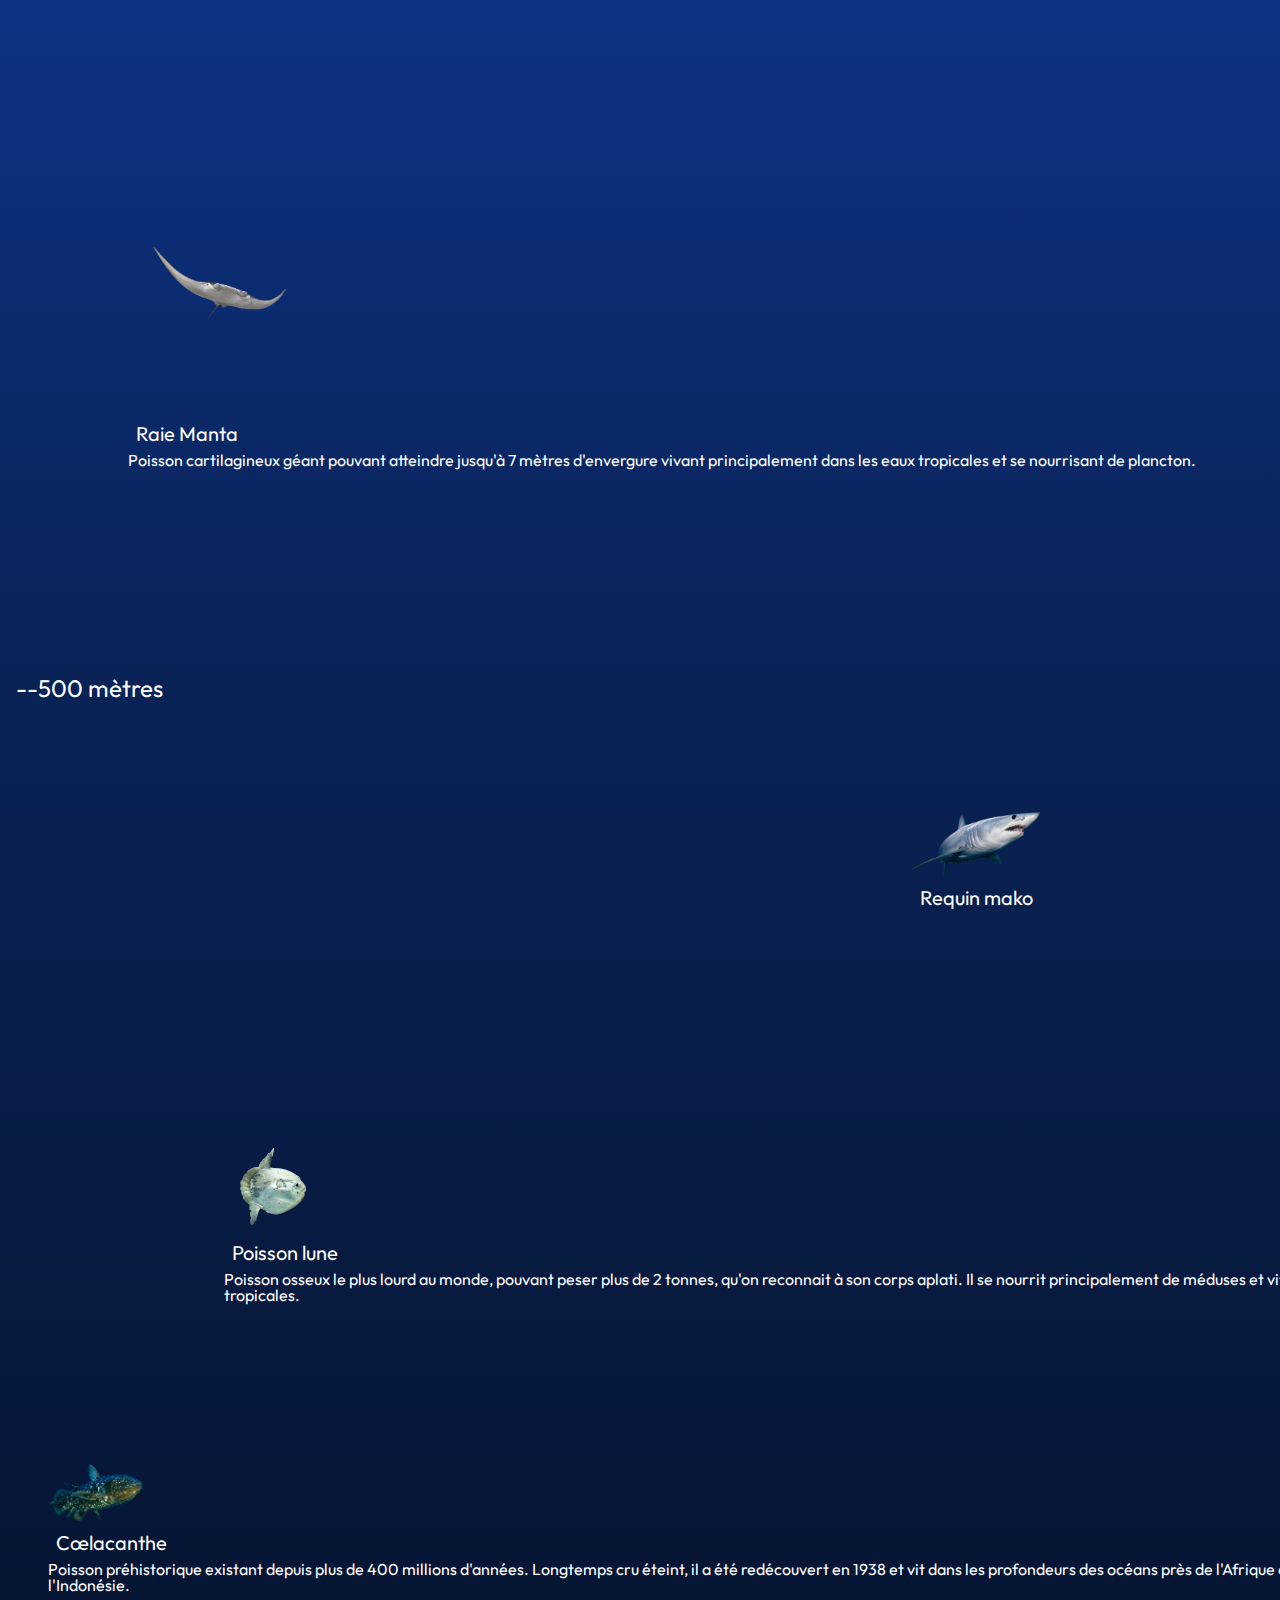
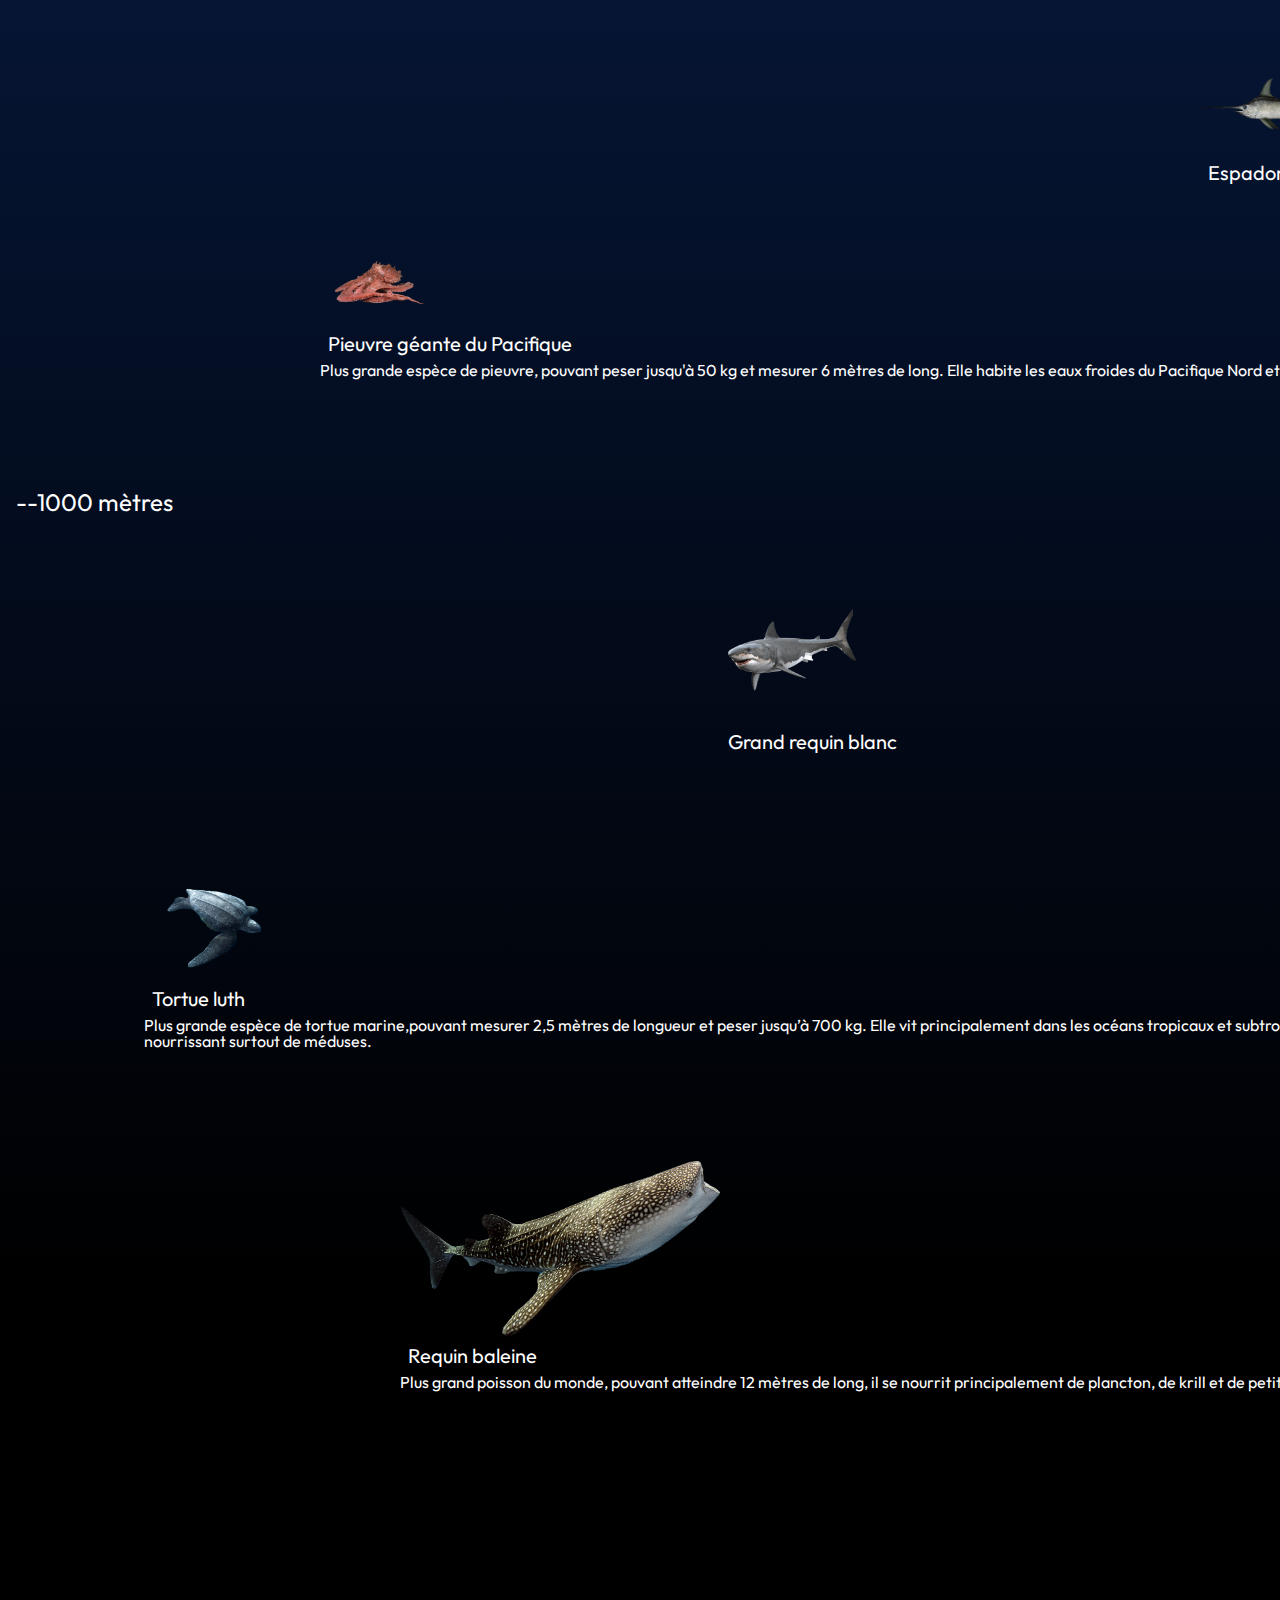
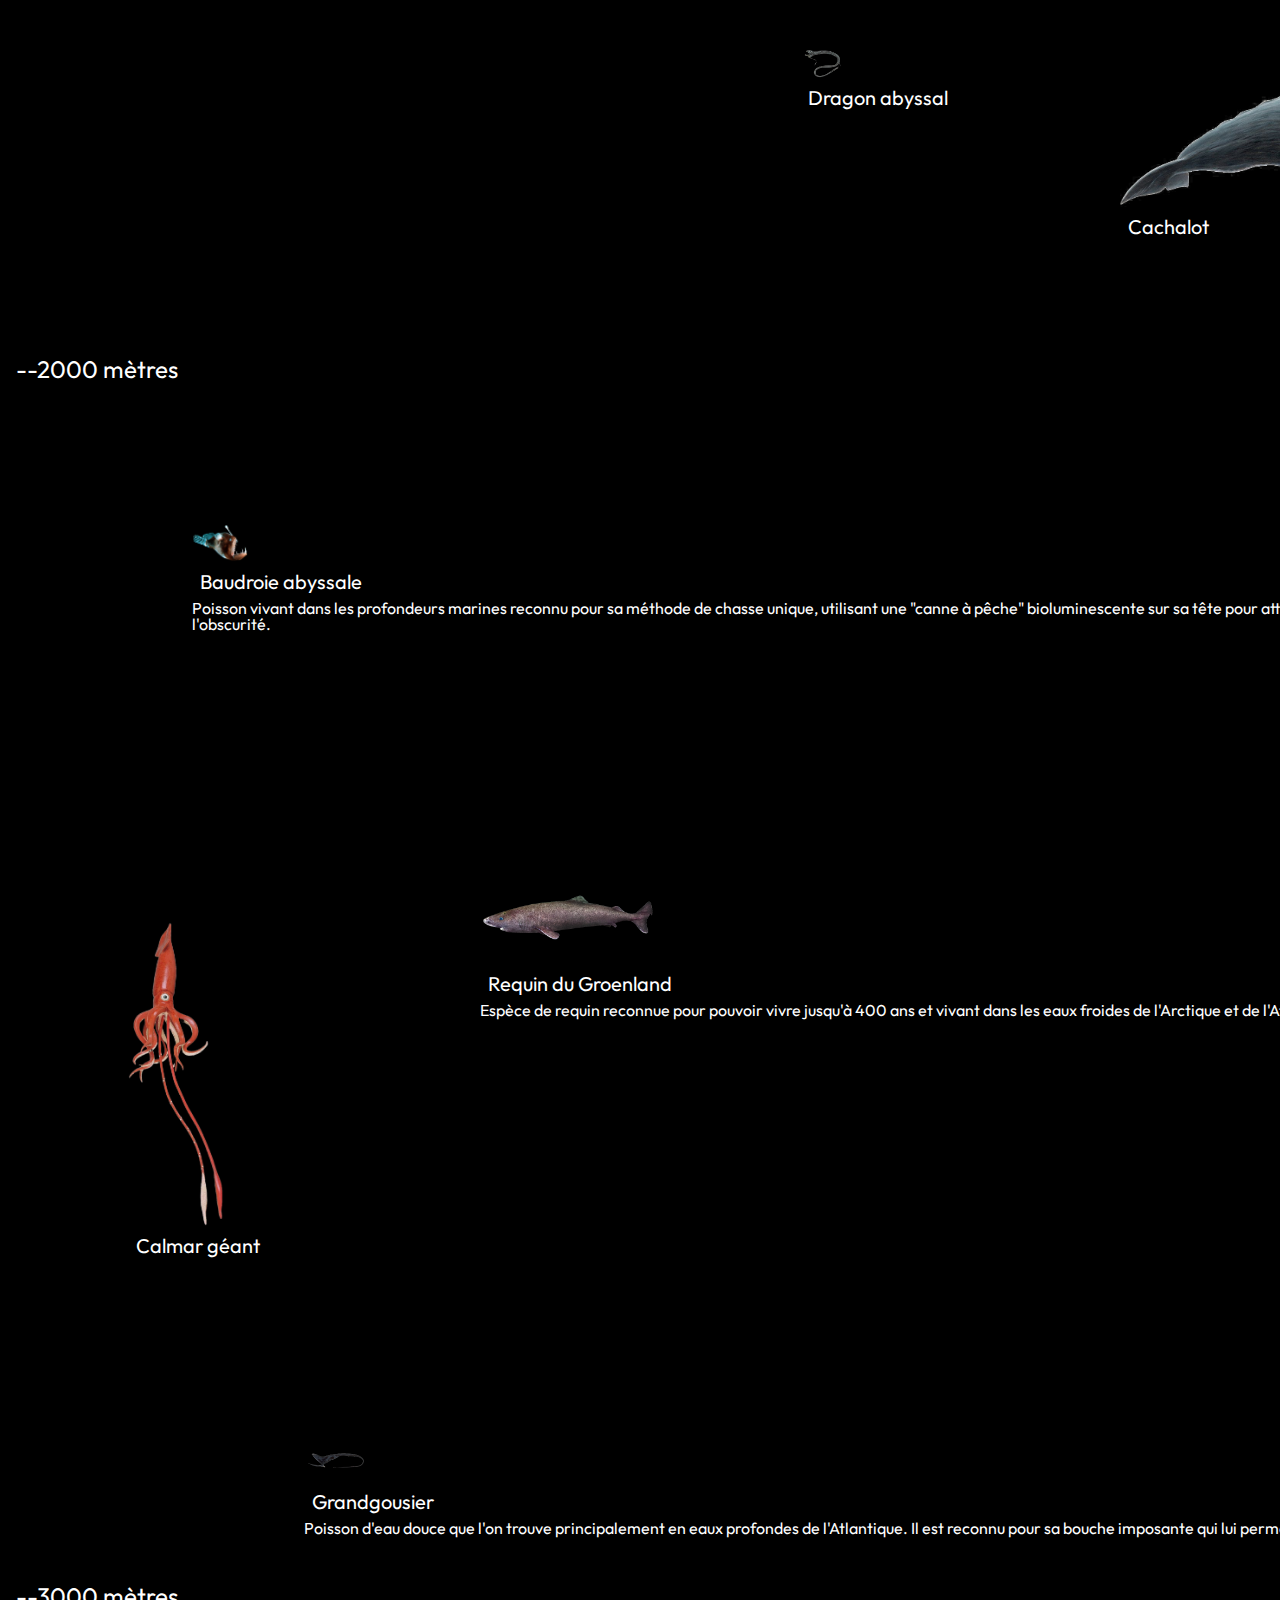
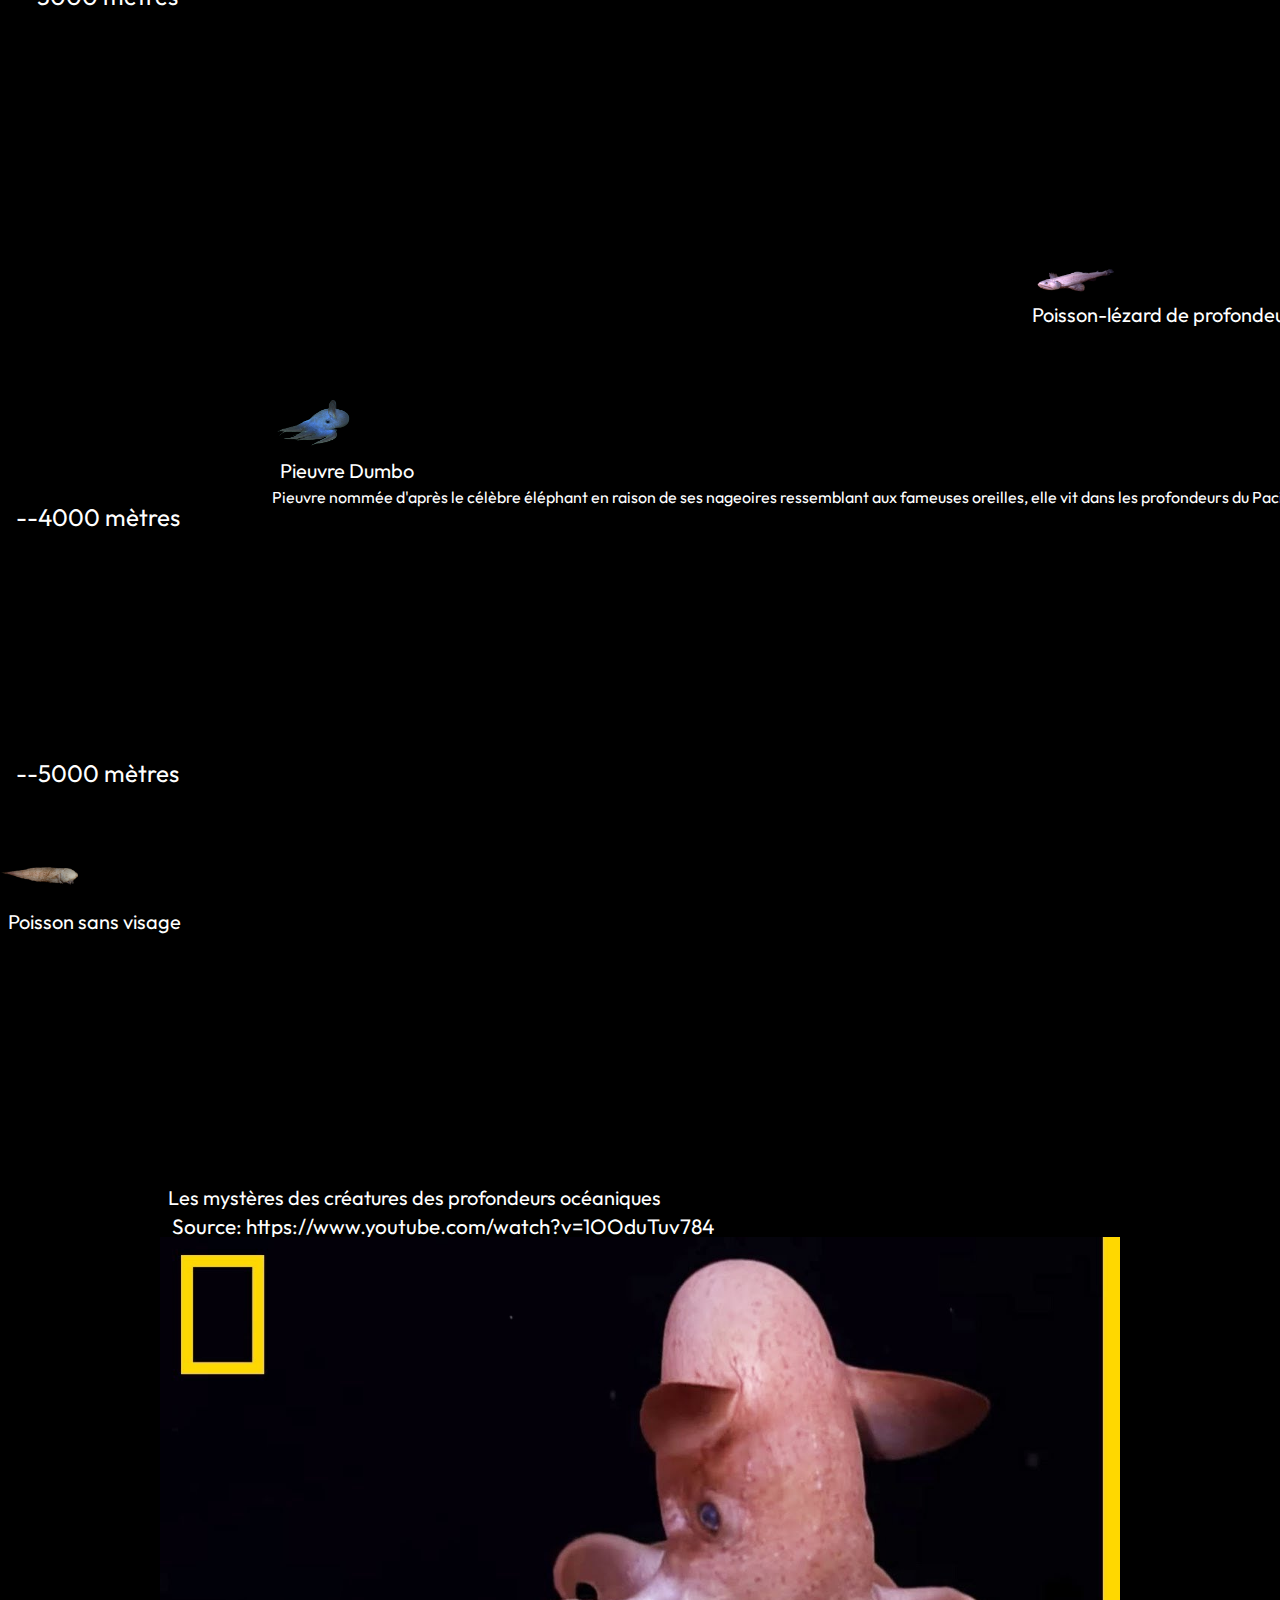
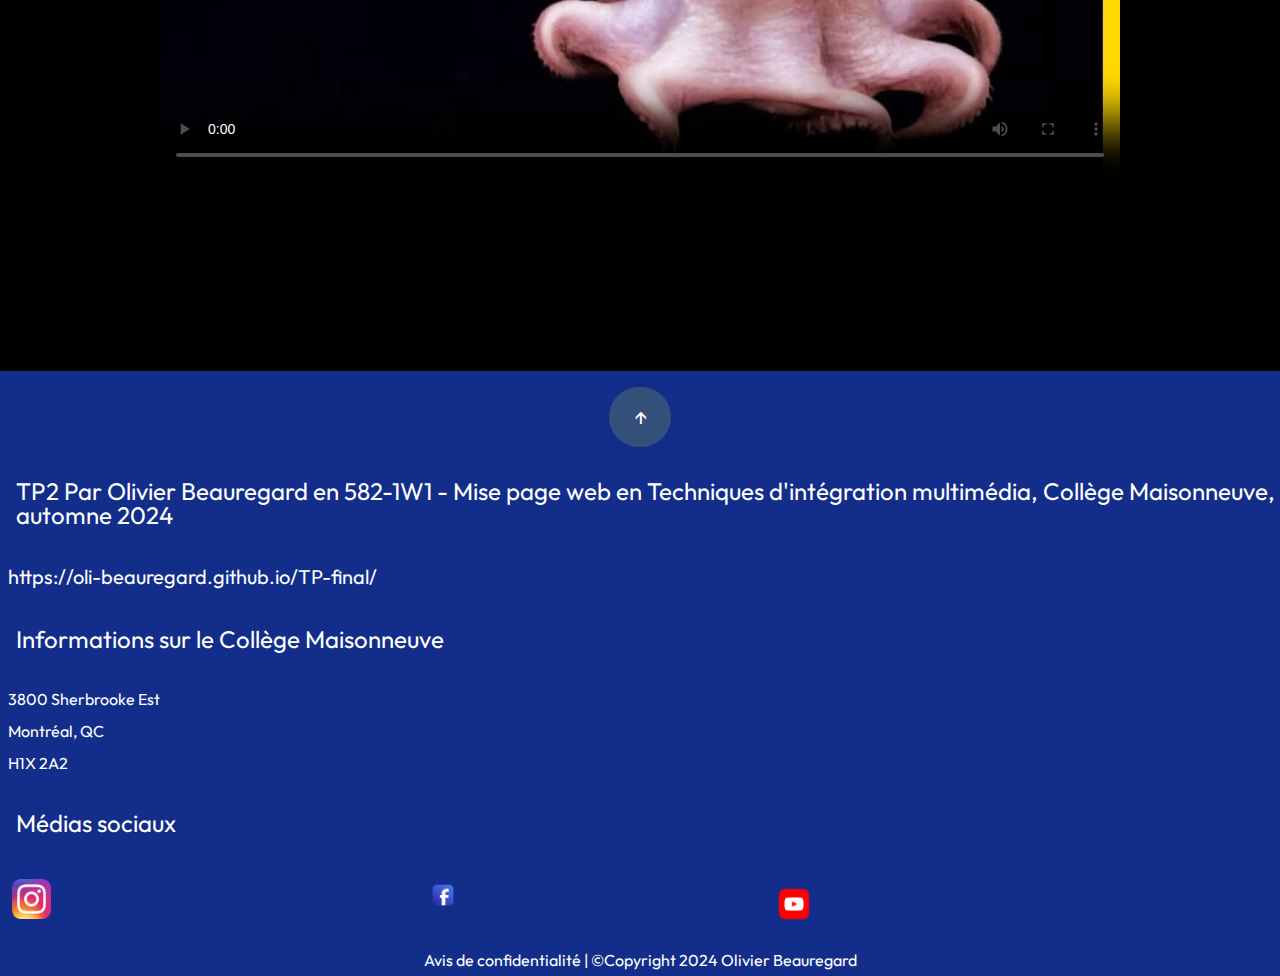
==== commit 023d1f70: "Corection du lien GitHub" ====
--- a/index.html
+++ b/index.html
@@ -315,7 +315,7 @@
       <a href="#" class="button">&uarr;</a>
       <section class="footer-infos">
         <h2>TP2 Par Olivier Beauregard en 582-1W1 - Mise page web en Techniques d'intégration multimédia, Collège Maisonneuve, automne 2024</h2>
-        <h3>https://github.com/Oli-Beauregard/TP-final.git</h3>
+        <h3>https://oli-beauregard.github.io/TP-final/</h3>
         
         <h2>Informations sur le Collège Maisonneuve</h2>
         <ul class="adresse">
